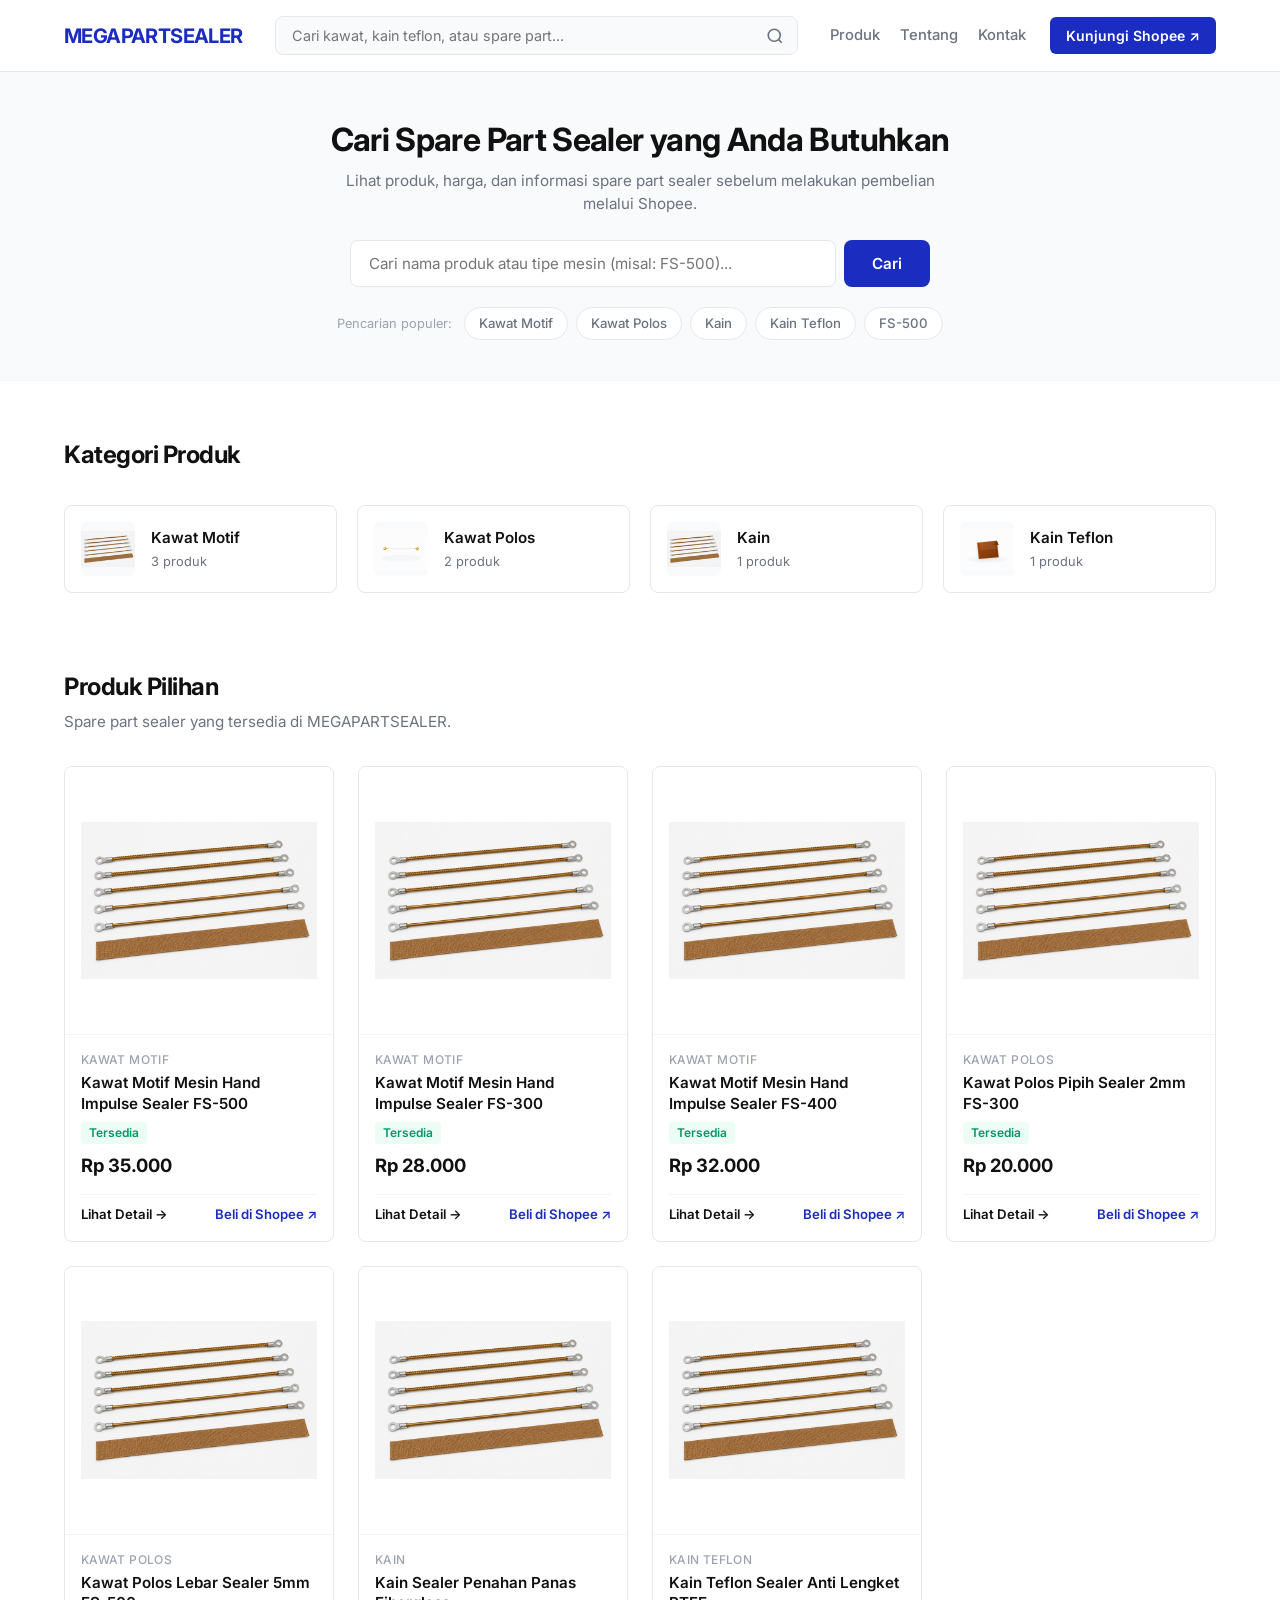
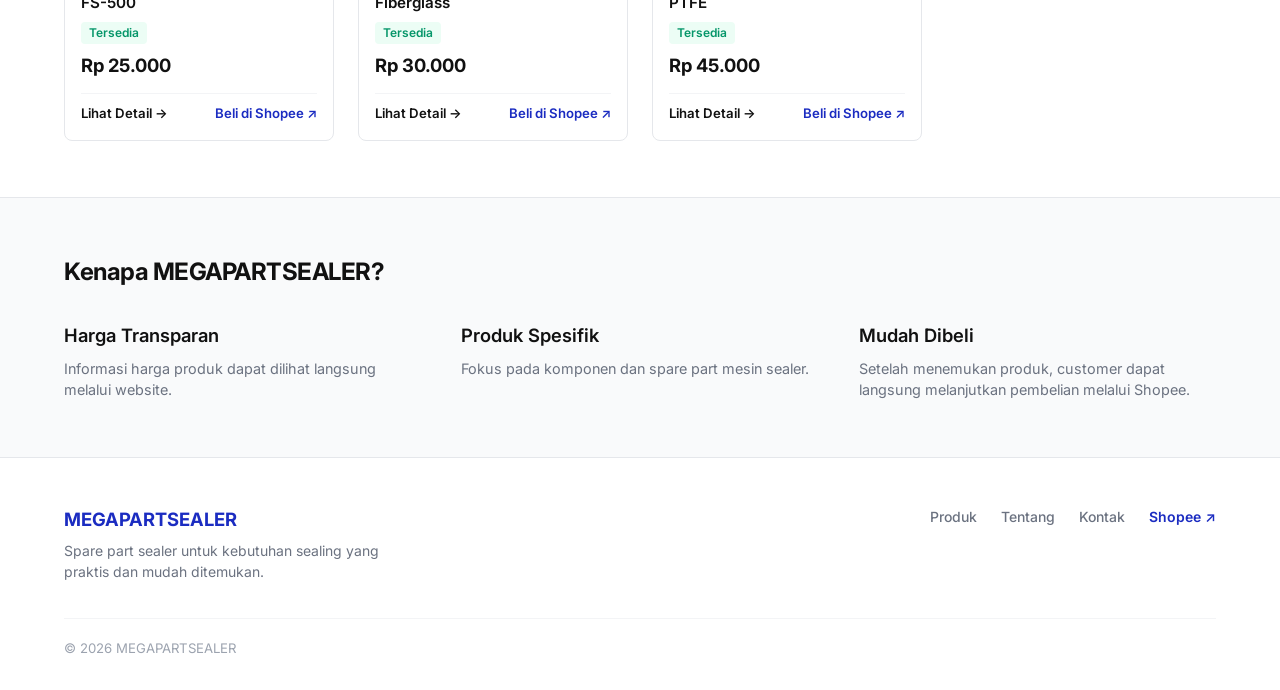
==== index.html @ 577b9db2 "Day One or One Day" ====
<!DOCTYPE html>
<html lang="id">
<head>
  <meta charset="UTF-8">
  <meta name="viewport" content="width=device-width, initial-scale=1.0">
  <title>MEGAPARTSEALER — Spare Part Sealer, Simply Available</title>
  <meta name="description" content="Katalog produk dan price list spare part mesin sealer. Cari kawat motif, kawat polos, kain, dan kain teflon sealer sebelum beli di Shopee.">
  
  <!-- CSS Stylesheets -->
  <link rel="stylesheet" href="css/style.css">
  <link rel="stylesheet" href="css/components.css">
  <link rel="stylesheet" href="css/responsive.css">
</head>
<body>

  <!-- Modern Marketplace Navbar -->
  <header class="navbar">
    <div class="container navbar-container">
      <!-- Left: Brand Logo -->
      <a href="index.html" class="navbar-brand">
        MEGAPARTSEALER
      </a>

      <!-- Center: Prominent Search Bar -->
      <form class="navbar-search-form" action="products.html" method="GET">
        <input type="text" name="q" class="navbar-search-input" placeholder="Cari kawat, kain teflon, atau spare part..." autocomplete="off">
        <button type="submit" class="navbar-search-btn" aria-label="Cari">
          <svg width="18" height="18" viewBox="0 0 24 24" fill="none" stroke="currentColor" stroke-width="2.2"><circle cx="11" cy="11" r="8"/><line x1="21" y1="21" x2="16.65" y2="16.65"/></svg>
        </button>
      </form>

      <!-- Right: Links & Shopee CTA -->
      <div class="navbar-right">
        <nav class="navbar-nav">
          <a href="products.html" class="nav-link">Produk</a>
          <a href="about.html" class="nav-link">Tentang</a>
          <a href="contact.html" class="nav-link">Kontak</a>
        </nav>

        <a href="https://shopee.co.id/megapartsealer" target="_blank" rel="noopener noreferrer" class="btn-shopee-nav">
          Kunjungi Shopee ↗
        </a>

        <button type="button" class="hamburger-btn" aria-label="Menu">
          <svg width="24" height="24" fill="none" stroke="currentColor" stroke-width="2" viewBox="0 0 24 24"><path d="M4 6h16M4 12h16M4 18h16"/></svg>
        </button>
      </div>
    </div>
  </header>

  <!-- Compact Hero / Search Area -->
  <section class="hero-compact">
    <div class="container hero-compact-content">
      <h1 class="hero-compact-title">
        Cari Spare Part Sealer yang Anda Butuhkan
      </h1>
      <p class="hero-compact-desc">
        Lihat produk, harga, dan informasi spare part sealer sebelum melakukan pembelian melalui Shopee.
      </p>

      <!-- Hero Search Form -->
      <form class="hero-search-box" action="products.html" method="GET">
        <input type="text" name="q" class="hero-search-input" placeholder="Cari nama produk atau tipe mesin (misal: FS-500)..." autocomplete="off">
        <button type="submit" class="hero-search-btn">Cari</button>
      </form>

      <!-- Quick Category Chips -->
      <div class="quick-category-chips">
        <span style="font-size: 0.8rem; color: var(--text-light); margin-right: 4px;">Pencarian populer:</span>
        <a href="products.html?cat=Kawat+Motif" class="quick-chip">Kawat Motif</a>
        <a href="products.html?cat=Kawat+Polos" class="quick-chip">Kawat Polos</a>
        <a href="products.html?cat=Kain" class="quick-chip">Kain</a>
        <a href="products.html?cat=Kain+Teflon" class="quick-chip">Kain Teflon</a>
        <a href="products.html?q=FS-500" class="quick-chip">FS-500</a>
      </div>
    </div>
  </section>

  <!-- Category Section (4 Categories) -->
  <section class="section-spacing">
    <div class="container">
      <div class="section-header">
        <h2 class="section-title">Kategori Produk</h2>
      </div>

      <div class="category-grid-4" id="homepageCategoryGrid">
        <a href="products.html?cat=Kawat+Motif" class="category-card">
          <div class="category-crop-wrap">
            <img src="assets/images/1.png" alt="Kawat Motif">
          </div>
          <div class="category-info">
            <h3>Kawat Motif</h3>
            <p>3 produk</p>
          </div>
        </a>

        <a href="products.html?cat=Kawat+Polos" class="category-card">
          <div class="category-crop-wrap">
            <img src="assets/images/kawat-polos-01.svg" alt="Kawat Polos">
          </div>
          <div class="category-info">
            <h3>Kawat Polos</h3>
            <p>2 produk</p>
          </div>
        </a>

        <a href="products.html?cat=Kain" class="category-card">
          <div class="category-crop-wrap">
            <img src="assets/images/1.png" alt="Kain">
          </div>
          <div class="category-info">
            <h3>Kain</h3>
            <p>1 produk</p>
          </div>
        </a>

        <a href="products.html?cat=Kain+Teflon" class="category-card">
          <div class="category-crop-wrap">
            <img src="assets/images/kain-teflon-sealer.svg" alt="Kain Teflon">
          </div>
          <div class="category-info">
            <h3>Kain Teflon</h3>
            <p>1 produk</p>
          </div>
        </a>
      </div>
    </div>
  </section>

  <!-- Product Section (4-Column Marketplace Grid) -->
  <section class="section-spacing" style="padding-top: 0;">
    <div class="container">
      <div class="section-header">
        <h2 class="section-title">Produk Pilihan</h2>
        <p class="section-subtitle">Spare part sealer yang tersedia di MEGAPARTSEALER.</p>
      </div>

      <div class="product-grid" id="homepageProductsGrid">
        <!-- Rendered dynamically via js/products.js -->
      </div>
    </div>
  </section>

  <!-- Why MEGAPARTSEALER Section -->
  <section class="section-spacing why-section">
    <div class="container">
      <div class="section-header">
        <h2 class="section-title">Kenapa MEGAPARTSEALER?</h2>
      </div>

      <div class="why-grid">
        <div class="why-item">
          <h3>Harga Transparan</h3>
          <p>Informasi harga produk dapat dilihat langsung melalui website.</p>
        </div>

        <div class="why-item">
          <h3>Produk Spesifik</h3>
          <p>Fokus pada komponen dan spare part mesin sealer.</p>
        </div>

        <div class="why-item">
          <h3>Mudah Dibeli</h3>
          <p>Setelah menemukan produk, customer dapat langsung melanjutkan pembelian melalui Shopee.</p>
        </div>
      </div>
    </div>
  </section>

  <!-- Minimal Marketplace Footer -->
  <footer class="footer">
    <div class="container">
      <div class="footer-top">
        <div>
          <div class="footer-brand">MEGAPARTSEALER</div>
          <p class="footer-desc">
            Spare part sealer untuk kebutuhan sealing yang praktis dan mudah ditemukan.
          </p>
        </div>

        <nav class="footer-nav">
          <a href="products.html">Produk</a>
          <a href="about.html">Tentang</a>
          <a href="contact.html">Kontak</a>
          <a href="https://shopee.co.id/megapartsealer" target="_blank" rel="noopener noreferrer" style="color: var(--primary-blue); font-weight: 600;">
            Shopee ↗
          </a>
        </nav>
      </div>

      <div class="footer-bottom">
        &copy; 2026 MEGAPARTSEALER
      </div>
    </div>
  </footer>

  <!-- Scripts -->
  <script src="js/products.js"></script>
  <script src="js/main.js"></script>
  <script>
    document.addEventListener("DOMContentLoaded", () => {
      const grid = document.getElementById("homepageProductsGrid");
      if (grid) {
        const prods = getAllProducts();
        grid.innerHTML = prods.map(p => createProductCardHTML(p)).join("");
      }
    });
  </script>
</body>
</html>
---- css/style.css ----
/* ==========================================================================
   MEGAPARTSEALER — MODERN MARKETPLACE UX DESIGN SYSTEM
   Color: #1B2CC1 (Primary Blue), #FFFFFF (White), #111111 (Dark Neutral)
   Typography: Inter exclusively
   ========================================================================== */

@import url('https://fonts.googleapis.com/css2?family=Inter:wght@400;500;600;700&display=swap');

:root {
  /* Colors */
  --primary-blue: #1B2CC1;
  --primary-blue-hover: #142094;
  --primary-blue-subtle: #F0F2FF;
  
  --bg-white: #FFFFFF;
  --bg-subtle: #F9FAFB;
  --bg-card: #FFFFFF;

  --text-main: #111111;
  --text-muted: #6B7280;
  --text-light: #9CA3AF;
  --text-white: #FFFFFF;

  --border-subtle: #F3F4F6;
  --border-light: #E5E7EB;

  --badge-green: #059669;
  --badge-green-bg: #ECFDF5;

  /* Typography */
  --font-sans: 'Inter', -apple-system, BlinkMacSystemFont, 'Segoe UI', Roboto, sans-serif;

  /* Layout & Spacing */
  --container-max: 1200px;
  --header-height: 72px;
  --transition: all 0.2s cubic-bezier(0.16, 1, 0.3, 1);
  --shadow-sm: 0 1px 3px 0 rgba(0, 0, 0, 0.05);
  --shadow-hover: 0 8px 16px -4px rgba(0, 0, 0, 0.06);
}

/* CSS Reset */
*, *::before, *::after {
  box-sizing: border-box;
  margin: 0;
  padding: 0;
}

html {
  scroll-behavior: smooth;
  font-size: 16px;
}

body {
  font-family: var(--font-sans);
  background-color: var(--bg-white);
  color: var(--text-main);
  line-height: 1.5;
  -webkit-font-smoothing: antialiased;
  min-height: 100vh;
  display: flex;
  flex-direction: column;
}

img, svg {
  display: block;
  max-width: 100%;
}

a {
  color: inherit;
  text-decoration: none;
  transition: var(--transition);
}

button, input, select, textarea {
  font-family: inherit;
  font-size: inherit;
  color: inherit;
}

/* Container */
.container {
  width: 100%;
  max-width: var(--container-max);
  margin-left: auto;
  margin-right: auto;
  padding-left: 24px;
  padding-right: 24px;
}

.section-spacing {
  padding-top: 56px;
  padding-bottom: 56px;
}

.section-header {
  margin-bottom: 32px;
}

.section-title {
  font-size: 1.5rem;
  font-weight: 700;
  color: var(--text-main);
  letter-spacing: -0.02em;
  margin-bottom: 6px;
}

.section-subtitle {
  font-size: 0.95rem;
  color: var(--text-muted);
}

/* ==========================================================================
   MARKETPLACE NAVBAR
   Left Logo | Center Big Search Bar | Right Links + Shopee CTA
   ========================================================================== */
.navbar {
  position: sticky;
  top: 0;
  z-index: 100;
  background-color: var(--bg-white);
  border-bottom: 1px solid var(--border-light);
  height: var(--header-height);
  display: flex;
  align-items: center;
}

.navbar-container {
  display: grid;
  grid-template-columns: auto 1fr auto;
  align-items: center;
  gap: 32px;
  width: 100%;
}

.navbar-brand {
  font-size: 1.25rem;
  font-weight: 700;
  color: var(--primary-blue);
  letter-spacing: -0.03em;
  white-space: nowrap;
}

/* Prominent Center Search Bar */
.navbar-search-form {
  position: relative;
  width: 100%;
  max-width: 540px;
  margin: 0 auto;
}

.navbar-search-input {
  width: 100%;
  padding: 10px 42px 10px 16px;
  border: 1px solid var(--border-light);
  border-radius: 8px;
  background-color: var(--bg-subtle);
  font-size: 0.9rem;
  color: var(--text-main);
  outline: none;
  transition: var(--transition);
}

.navbar-search-input:focus {
  border-color: var(--primary-blue);
  background-color: #ffffff;
  box-shadow: 0 0 0 3px var(--primary-blue-subtle);
}

.navbar-search-btn {
  position: absolute;
  right: 10px;
  top: 50%;
  transform: translateY(-50%);
  background: none;
  border: none;
  color: var(--text-muted);
  cursor: pointer;
  display: flex;
  align-items: center;
  justify-content: center;
  padding: 4px;
}

.navbar-search-btn:hover {
  color: var(--primary-blue);
}

/* Right Navigation Links */
.navbar-right {
  display: flex;
  align-items: center;
  gap: 24px;
  white-space: nowrap;
}

.navbar-nav {
  display: flex;
  align-items: center;
  gap: 20px;
}

.nav-link {
  font-size: 0.925rem;
  font-weight: 500;
  color: var(--text-muted);
  transition: var(--transition);
}

.nav-link:hover,
.nav-link.active {
  color: var(--primary-blue);
  font-weight: 600;
}

.btn-shopee-nav {
  display: inline-flex;
  align-items: center;
  gap: 4px;
  padding: 8px 16px;
  background-color: var(--primary-blue);
  color: var(--text-white);
  font-size: 0.875rem;
  font-weight: 600;
  border-radius: 6px;
  transition: var(--transition);
}

.btn-shopee-nav:hover {
  background-color: var(--primary-blue-hover);
}

.hamburger-btn {
  display: none;
  background: none;
  border: none;
  cursor: pointer;
  padding: 6px;
  color: var(--text-main);
}

/* ==========================================================================
   COMPACT HERO & SEARCH AREA
   ========================================================================== */
.hero-compact {
  background-color: var(--bg-subtle);
  border-bottom: 1px solid var(--border-subtle);
  padding: 48px 0 40px 0;
  text-align: center;
}

.hero-compact-content {
  max-width: 680px;
  margin: 0 auto;
}

.hero-compact-title {
  font-size: 2rem;
  font-weight: 700;
  color: var(--text-main);
  letter-spacing: -0.02em;
  line-height: 1.25;
  margin-bottom: 10px;
}

.hero-compact-desc {
  font-size: 0.95rem;
  color: var(--text-muted);
  line-height: 1.5;
  margin-bottom: 24px;
}

.hero-search-box {
  display: flex;
  gap: 8px;
  max-width: 580px;
  margin: 0 auto 20px auto;
}

.hero-search-input {
  flex-grow: 1;
  padding: 13px 18px;
  border: 1px solid var(--border-light);
  border-radius: 8px;
  background-color: #ffffff;
  font-size: 0.95rem;
  outline: none;
  transition: var(--transition);
}

.hero-search-input:focus {
  border-color: var(--primary-blue);
  box-shadow: 0 0 0 3px var(--primary-blue-subtle);
}

.hero-search-btn {
  padding: 13px 28px;
  background-color: var(--primary-blue);
  color: var(--text-white);
  border: none;
  border-radius: 8px;
  font-size: 0.95rem;
  font-weight: 600;
  cursor: pointer;
  transition: var(--transition);
}

.hero-search-btn:hover {
  background-color: var(--primary-blue-hover);
}

.quick-category-chips {
  display: flex;
  align-items: center;
  justify-content: center;
  gap: 8px;
  flex-wrap: wrap;
}

.quick-chip {
  padding: 6px 14px;
  background-color: #ffffff;
  border: 1px solid var(--border-light);
  border-radius: 999px;
  font-size: 0.825rem;
  font-weight: 500;
  color: var(--text-muted);
  cursor: pointer;
  transition: var(--transition);
}

.quick-chip:hover {
  border-color: var(--primary-blue);
  color: var(--primary-blue);
}

/* ==========================================================================
   CATEGORY SECTION (4 MAIN CATEGORIES)
   ========================================================================== */
.category-grid-4 {
  display: grid;
  grid-template-columns: repeat(4, 1fr);
  gap: 20px;
  margin-bottom: 20px;
}

.category-card {
  background-color: var(--bg-white);
  border: 1px solid var(--border-light);
  border-radius: 8px;
  padding: 16px;
  display: flex;
  align-items: center;
  gap: 16px;
  transition: var(--transition);
  cursor: pointer;
}

.category-card:hover {
  border-color: var(--primary-blue);
  box-shadow: var(--shadow-sm);
  transform: translateY(-2px);
}

.category-crop-wrap {
  width: 54px;
  height: 54px;
  background-color: var(--bg-subtle);
  border-radius: 6px;
  overflow: hidden;
  display: flex;
  align-items: center;
  justify-content: center;
  flex-shrink: 0;
}

.category-crop-wrap img {
  width: 100%;
  height: 100%;
  object-fit: contain;
}

.category-info h3 {
  font-size: 0.95rem;
  font-weight: 600;
  color: var(--text-main);
  margin-bottom: 2px;
}

.category-info p {
  font-size: 0.8rem;
  color: var(--text-muted);
}

/* ==========================================================================
   MARKETPLACE PRODUCT GRID (4 COLUMNS DESKTOP)
   ========================================================================== */
.product-grid {
  display: grid;
  grid-template-columns: repeat(4, 1fr);
  gap: 24px;
}

.product-card {
  background-color: var(--bg-white);
  border: 1px solid var(--border-light);
  border-radius: 8px;
  overflow: hidden;
  display: flex;
  flex-direction: column;
  transition: var(--transition);
}

.product-card:hover {
  border-color: var(--border-light);
  box-shadow: var(--shadow-hover);
  transform: translateY(-2px);
}

.product-img-box {
  background-color: #ffffff;
  aspect-ratio: 1 / 1;
  padding: 16px;
  display: flex;
  align-items: center;
  justify-content: center;
  border-bottom: 1px solid var(--border-subtle);
  position: relative;
  overflow: hidden;
}

.product-img-box img {
  max-width: 100%;
  max-height: 100%;
  object-fit: contain;
  transition: transform 0.25s ease;
}

.product-card:hover .product-img-box img {
  transform: scale(1.05);
}

.product-card-body {
  padding: 16px;
  display: flex;
  flex-direction: column;
  flex-grow: 1;
}

.product-card-category {
  font-size: 0.75rem;
  font-weight: 500;
  color: var(--text-light);
  margin-bottom: 4px;
  text-transform: uppercase;
  letter-spacing: 0.03em;
}

.product-card-title {
  font-size: 0.95rem;
  font-weight: 600;
  color: var(--text-main);
  line-height: 1.35;
  margin-bottom: 8px;
  display: -webkit-box;
  -webkit-line-clamp: 2;
  -webkit-box-orient: vertical;
  overflow: hidden;
  min-height: 2.7em;
}

.product-card:hover .product-card-title {
  color: var(--primary-blue);
}

.product-stock-tag {
  display: inline-flex;
  align-items: center;
  font-size: 0.75rem;
  font-weight: 600;
  color: var(--badge-green);
  background-color: var(--badge-green-bg);
  padding: 2px 8px;
  border-radius: 4px;
  margin-bottom: 8px;
  align-self: flex-start;
}

.product-card-price {
  font-size: 1.15rem;
  font-weight: 700;
  color: var(--text-main);
  margin-top: auto;
  margin-bottom: 14px;
}

.product-card-actions {
  display: flex;
  align-items: center;
  justify-content: space-between;
  padding-top: 10px;
  border-top: 1px solid var(--border-subtle);
  gap: 8px;
}

.btn-card-detail {
  font-size: 0.825rem;
  font-weight: 600;
  color: var(--text-main);
  transition: var(--transition);
}

.btn-card-detail:hover {
  color: var(--primary-blue);
}

.btn-card-shopee {
  font-size: 0.825rem;
  font-weight: 600;
  color: var(--primary-blue);
  display: inline-flex;
  align-items: center;
  gap: 2px;
  transition: var(--transition);
}

.btn-card-shopee:hover {
  color: var(--primary-blue-hover);
  transform: translateX(2px);
}

/* ==========================================================================
   CATEGORY FILTER PILLS (products.html)
   ========================================================================== */
.filter-pill-nav {
  display: flex;
  align-items: center;
  gap: 8px;
  flex-wrap: wrap;
  margin-bottom: 36px;
}

.filter-btn-pill {
  padding: 8px 18px;
  background-color: #ffffff;
  border: 1px solid var(--border-light);
  border-radius: 999px;
  font-size: 0.875rem;
  font-weight: 500;
  color: var(--text-main);
  cursor: pointer;
  transition: var(--transition);
}

.filter-btn-pill:hover {
  border-color: var(--primary-blue);
  color: var(--primary-blue);
}

.filter-btn-pill.active {
  background-color: var(--primary-blue);
  border-color: var(--primary-blue);
  color: var(--text-white);
  font-weight: 600;
}

/* ==========================================================================
   KENAPA MEGAPARTSEALER
   ========================================================================== */
.why-section {
  border-top: 1px solid var(--border-light);
  background-color: var(--bg-subtle);
}

.why-grid {
  display: grid;
  grid-template-columns: repeat(3, 1fr);
  gap: 40px;
}

.why-item h3 {
  font-size: 1.15rem;
  font-weight: 600;
  color: var(--text-main);
  margin-bottom: 8px;
}

.why-item p {
  font-size: 0.9rem;
  color: var(--text-muted);
  line-height: 1.5;
}

/* ==========================================================================
   MINIMAL FOOTER
   ========================================================================== */
.footer {
  background-color: var(--bg-white);
  border-top: 1px solid var(--border-light);
  padding: 48px 0 32px 0;
  margin-top: auto;
}

.footer-top {
  display: flex;
  align-items: flex-start;
  justify-content: space-between;
  gap: 40px;
  margin-bottom: 36px;
}

.footer-brand {
  font-size: 1.15rem;
  font-weight: 700;
  color: var(--primary-blue);
  margin-bottom: 6px;
}

.footer-desc {
  font-size: 0.875rem;
  color: var(--text-muted);
  max-width: 360px;
  line-height: 1.5;
}

.footer-nav {
  display: flex;
  align-items: center;
  gap: 24px;
}

.footer-nav a {
  font-size: 0.875rem;
  font-weight: 500;
  color: var(--text-muted);
  transition: var(--transition);
}

.footer-nav a:hover {
  color: var(--primary-blue);
}

.footer-bottom {
  padding-top: 20px;
  border-top: 1px solid var(--border-subtle);
  font-size: 0.825rem;
  color: var(--text-light);
}
---- css/components.css ----
/* ==========================================================================
   MEGAPARTSEALER — UI COMPONENTS & PRODUCT DETAIL STYLESHEET
   ========================================================================== */

/* ==========================================================================
   MARKETPLACE PRODUCT DETAIL LAYOUT
   ========================================================================== */
.product-detail-layout {
  display: grid;
  grid-template-columns: 1fr 1.15fr;
  gap: 56px;
  align-items: start;
  margin-bottom: 64px;
}

/* Left: Gallery Box */
.detail-gallery-box {
  background-color: var(--bg-white);
  border: 1px solid var(--border-light);
  border-radius: 8px;
  padding: 32px;
  display: flex;
  flex-direction: column;
  align-items: center;
  justify-content: center;
}

.detail-main-view {
  width: 100%;
  aspect-ratio: 1 / 1;
  display: flex;
  align-items: center;
  justify-content: center;
  margin-bottom: 20px;
}

.detail-main-view img {
  max-width: 100%;
  max-height: 100%;
  object-fit: contain;
}

.detail-thumbs-strip {
  display: flex;
  gap: 12px;
  justify-content: center;
  width: 100%;
}

.thumb-item {
  width: 60px;
  height: 60px;
  border: 1px solid var(--border-light);
  border-radius: 6px;
  padding: 6px;
  cursor: pointer;
  background-color: var(--bg-white);
  transition: var(--transition);
}

.thumb-item.active,
.thumb-item:hover {
  border-color: var(--primary-blue);
}

.thumb-item img {
  width: 100%;
  height: 100%;
  object-fit: contain;
}

/* Right: Detail Content */
.detail-info-box {
  display: flex;
  flex-direction: column;
}

.detail-category-label {
  font-size: 0.8rem;
  font-weight: 600;
  text-transform: uppercase;
  color: var(--primary-blue);
  letter-spacing: 0.05em;
  margin-bottom: 6px;
}

.detail-product-title {
  font-size: 1.75rem;
  font-weight: 700;
  color: var(--text-main);
  line-height: 1.3;
  margin-bottom: 12px;
}

.detail-meta-strip {
  display: flex;
  align-items: center;
  gap: 12px;
  margin-bottom: 18px;
}

.detail-stock-badge {
  display: inline-flex;
  align-items: center;
  gap: 4px;
  font-size: 0.8rem;
  font-weight: 600;
  color: var(--badge-green);
  background-color: var(--badge-green-bg);
  padding: 3px 10px;
  border-radius: 4px;
}

.detail-product-price {
  font-size: 1.85rem;
  font-weight: 700;
  color: var(--primary-blue);
  margin-bottom: 20px;
}

.detail-product-desc {
  font-size: 0.95rem;
  color: var(--text-muted);
  line-height: 1.65;
  margin-bottom: 28px;
  padding-bottom: 24px;
  border-bottom: 1px solid var(--border-light);
}

/* Specifications Table */
.detail-specs-container {
  margin-bottom: 32px;
}

.detail-specs-heading {
  font-size: 1rem;
  font-weight: 600;
  color: var(--text-main);
  margin-bottom: 14px;
}

.specs-table {
  width: 100%;
  border-collapse: collapse;
}

.specs-table tr {
  border-bottom: 1px solid var(--border-subtle);
}

.specs-table td {
  padding: 10px 0;
  font-size: 0.9rem;
}

.specs-table td:first-child {
  color: var(--text-muted);
  width: 38%;
}

.specs-table td:last-child {
  font-weight: 600;
  color: var(--text-main);
}

/* Actions */
.detail-cta-group {
  display: flex;
  align-items: center;
  gap: 16px;
  margin-top: 12px;
}

.btn-shopee-primary {
  display: inline-flex;
  align-items: center;
  justify-content: center;
  gap: 6px;
  padding: 14px 32px;
  background-color: var(--primary-blue);
  color: var(--text-white);
  font-size: 0.95rem;
  font-weight: 600;
  border-radius: 6px;
  transition: var(--transition);
}

.btn-shopee-primary:hover {
  background-color: var(--primary-blue-hover);
  transform: translateY(-1px);
}

.btn-back-products {
  font-size: 0.9rem;
  font-weight: 500;
  color: var(--text-muted);
  display: inline-flex;
  align-items: center;
  gap: 4px;
  transition: var(--transition);
}

.btn-back-products:hover {
  color: var(--primary-blue);
}

/* Empty State */
.empty-state {
  text-align: center;
  padding: 48px 16px;
}

.empty-state h3 {
  font-size: 1.15rem;
  font-weight: 600;
  color: var(--text-main);
  margin-bottom: 6px;
}

.empty-state p {
  font-size: 0.9rem;
  color: var(--text-muted);
  margin-bottom: 16px;
}
---- css/responsive.css ----
/* ==========================================================================
   MEGAPARTSEALER — RESPONSIVE DESIGN & BREAKPOINTS
   Desktop: 4 columns | Tablet: 3 columns | Mobile: 2 columns
   ========================================================================== */

/* Laptop / Small Desktop (< 1080px) */
@media (max-width: 1080px) {
  .product-grid {
    grid-template-columns: repeat(3, 1fr);
    gap: 20px;
  }

  .category-grid-4 {
    grid-template-columns: repeat(2, 1fr);
  }
}

/* Tablet Screens (< 868px) */
@media (max-width: 868px) {
  .navbar-container {
    grid-template-columns: auto 1fr auto;
    gap: 16px;
  }

  .navbar-right .navbar-nav {
    position: fixed;
    top: var(--header-height);
    left: 0;
    width: 100%;
    background-color: var(--bg-white);
    flex-direction: column;
    align-items: flex-start;
    padding: 20px 24px;
    gap: 14px;
    border-bottom: 1px solid var(--border-light);
    transform: translateY(-120%);
    opacity: 0;
    visibility: hidden;
    transition: var(--transition);
    z-index: 99;
  }

  .navbar-right .navbar-nav.mobile-active {
    transform: translateY(0);
    opacity: 1;
    visibility: visible;
  }

  .hamburger-btn {
    display: block;
  }

  .btn-shopee-nav {
    display: none;
  }

  .product-grid {
    grid-template-columns: repeat(3, 1fr);
    gap: 16px;
  }

  .why-grid {
    grid-template-columns: 1fr;
    gap: 24px;
  }

  .product-detail-layout {
    grid-template-columns: 1fr;
    gap: 36px;
  }
}

/* Mobile Screens (< 640px) */
@media (max-width: 640px) {
  .container {
    padding-left: 16px;
    padding-right: 16px;
  }

  .section-spacing {
    padding-top: 36px;
    padding-bottom: 36px;
  }

  .hero-compact {
    padding: 32px 0 28px 0;
  }

  .hero-compact-title {
    font-size: 1.5rem;
  }

  .hero-search-box {
    flex-direction: column;
    gap: 8px;
  }

  .hero-search-btn {
    width: 100%;
  }

  /* 2 Columns on Mobile for Marketplace Experience */
  .category-grid-4 {
    grid-template-columns: repeat(2, 1fr);
    gap: 12px;
  }

  .category-card {
    padding: 12px;
    gap: 10px;
  }

  .category-crop-wrap {
    width: 40px;
    height: 40px;
  }

  .category-info h3 {
    font-size: 0.85rem;
  }

  .category-info p {
    font-size: 0.75rem;
  }

  .product-grid {
    grid-template-columns: repeat(2, 1fr);
    gap: 12px;
  }

  .product-card-body {
    padding: 12px;
  }

  .product-card-title {
    font-size: 0.85rem;
    min-height: 2.5em;
  }

  .product-card-price {
    font-size: 0.95rem;
    margin-bottom: 10px;
  }

  .product-card-actions {
    flex-direction: column;
    align-items: flex-start;
    gap: 6px;
  }

  .detail-cta-group {
    flex-direction: column;
    align-items: stretch;
  }

  .btn-shopee-primary {
    width: 100%;
    text-align: center;
  }

  .footer-top {
    flex-direction: column;
    gap: 20px;
  }

  .footer-nav {
    flex-wrap: wrap;
    gap: 16px;
  }
}
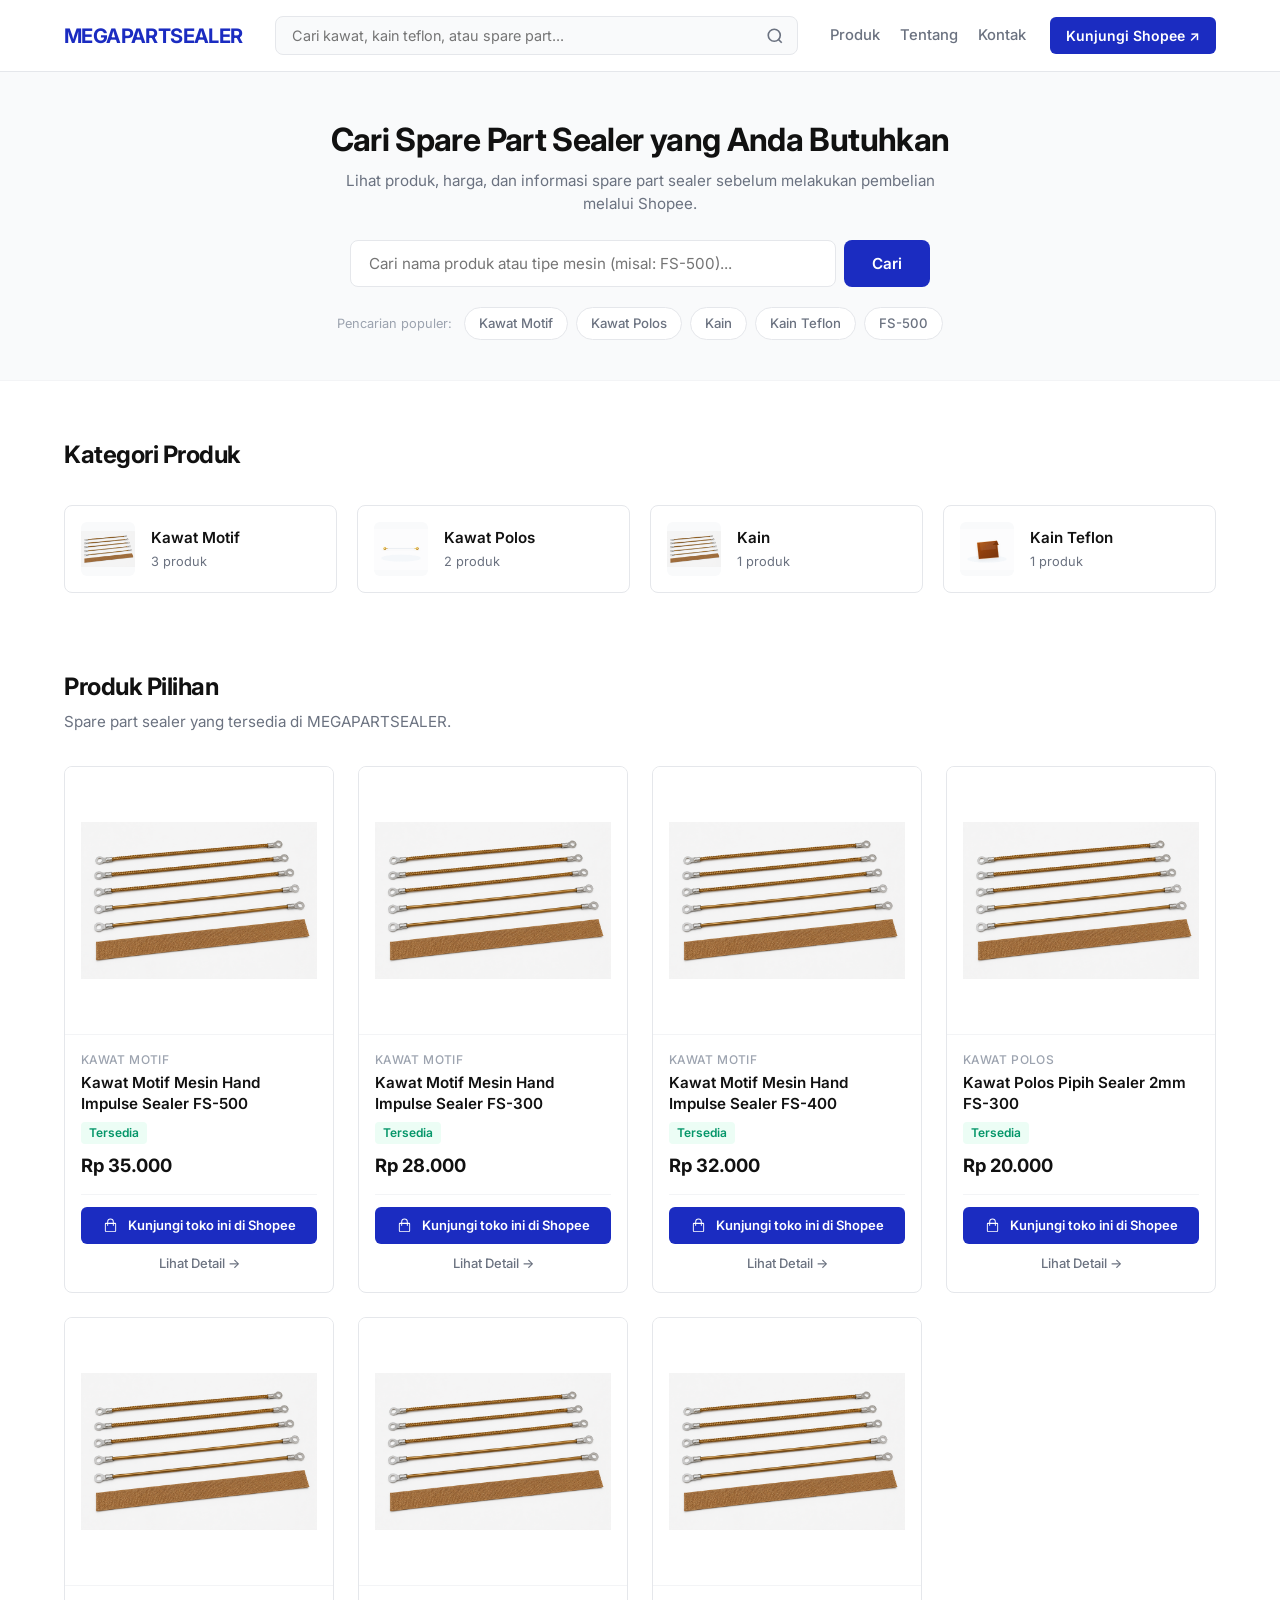
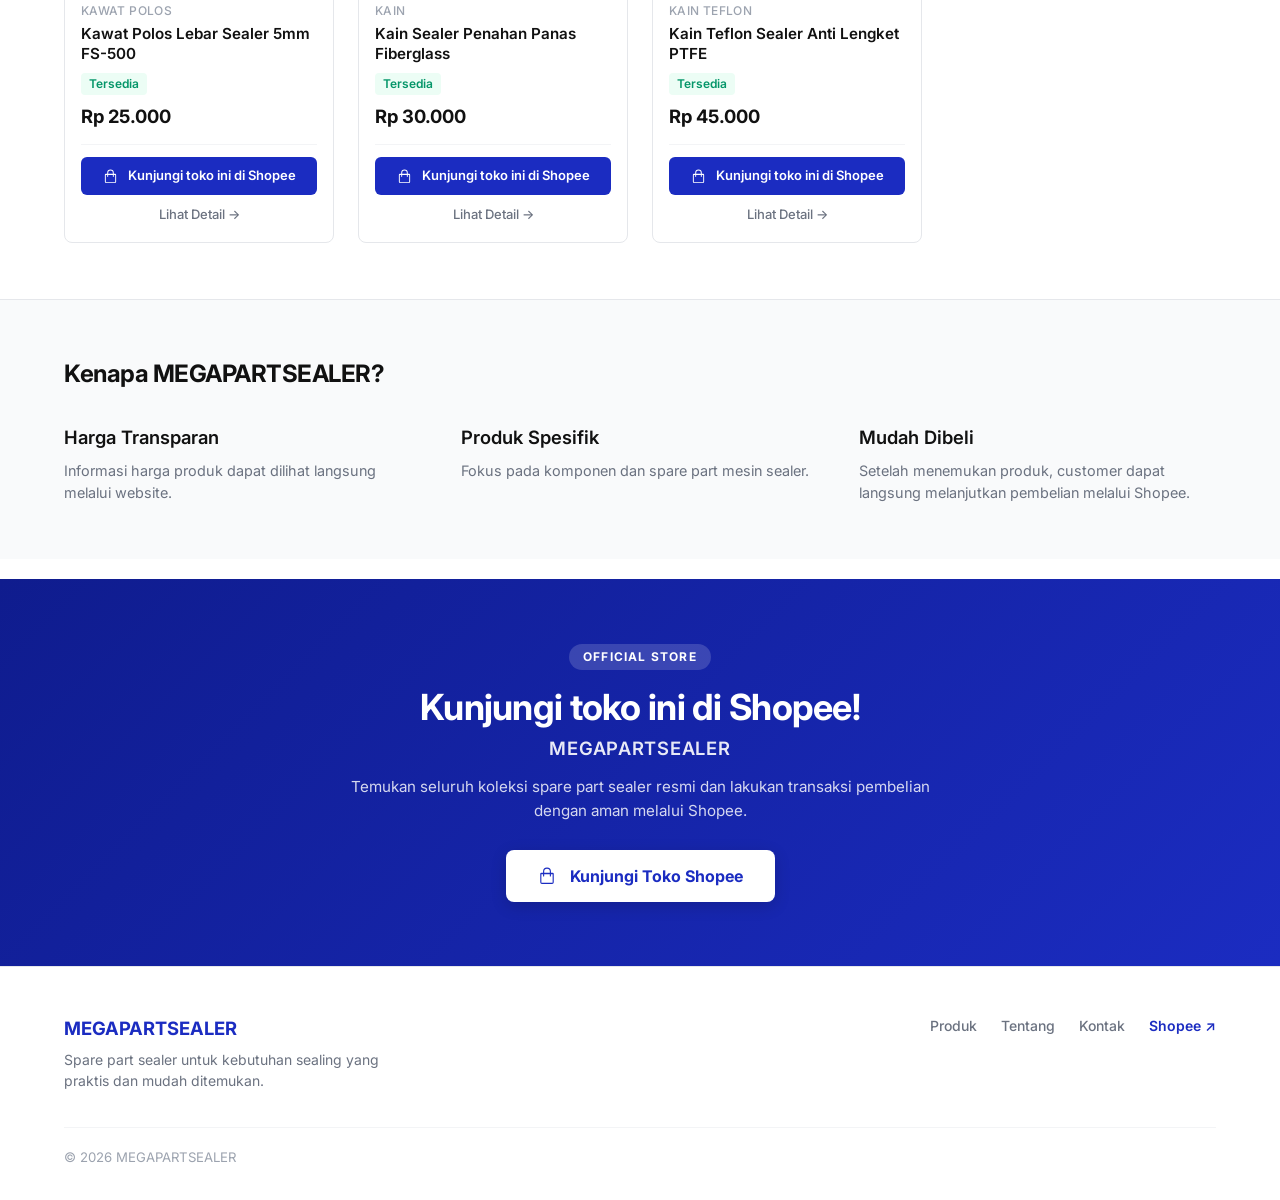
==== commit 05268a83: "Update Link" ====
--- a/index.html
+++ b/index.html
@@ -37,7 +37,7 @@
           <a href="contact.html" class="nav-link">Kontak</a>
         </nav>
 
-        <a href="https://shopee.co.id/megapartsealer" target="_blank" rel="noopener noreferrer" class="btn-shopee-nav">
+        <a href="https://id.shp.ee/gt9T94Rx" target="_blank" rel="noopener noreferrer" class="btn-shopee-nav">
           Kunjungi Shopee ↗
         </a>
 
@@ -167,6 +167,24 @@
     </div>
   </section>
 
+  <!-- Shopee Store Banner CTA -->
+  <section class="shopee-banner-section">
+    <div class="container shopee-banner-container">
+      <div class="shopee-banner-content">
+        <span class="shopee-banner-badge">OFFICIAL STORE</span>
+        <h2 class="shopee-banner-title">Kunjungi toko ini di Shopee!</h2>
+        <p class="shopee-banner-subtitle">MEGAPARTSEALER</p>
+        <p class="shopee-banner-desc">Temukan seluruh koleksi spare part sealer resmi dan lakukan transaksi pembelian dengan aman melalui Shopee.</p>
+        <a href="https://id.shp.ee/gt9T94Rx" target="_blank" rel="noopener noreferrer" class="btn-shopee-banner">
+          <svg width="18" height="18" viewBox="0 0 24 24" fill="currentColor" aria-hidden="true" style="display:inline-block; vertical-align:-3px; margin-right:6px;">
+            <path d="M19.5 7.5h-2.25V6a5.25 5.25 0 00-10.5 0v1.5H4.5A1.5 1.5 0 003 9v11.25A2.25 2.25 0 005.25 22.5h13.5A2.25 2.25 0 0021 20.25V9a1.5 1.5 0 00-1.5-1.5zM8.25 6a3.75 3.75 0 017.5 0v1.5h-7.5V6zm11.25 14.25a.75.75 0 01-.75.75H5.25a.75.75 0 01-.75-.75V9.75h2.25V12a.75.75 0 001.5 0V9.75h7.5V12a.75.75 0 001.5 0V9.75h2.25v10.5z"/>
+          </svg>
+          Kunjungi Toko Shopee
+        </a>
+      </div>
+    </div>
+  </section>
+
   <!-- Minimal Marketplace Footer -->
   <footer class="footer">
     <div class="container">
@@ -182,7 +200,7 @@
           <a href="products.html">Produk</a>
           <a href="about.html">Tentang</a>
           <a href="contact.html">Kontak</a>
-          <a href="https://shopee.co.id/megapartsealer" target="_blank" rel="noopener noreferrer" style="color: var(--primary-blue); font-weight: 600;">
+          <a href="https://id.shp.ee/gt9T94Rx" target="_blank" rel="noopener noreferrer" style="color: var(--primary-blue); font-weight: 600;">
             Shopee ↗
           </a>
         </nav>
--- a/css/style.css
+++ b/css/style.css
@@ -496,37 +496,46 @@
 
 .product-card-actions {
   display: flex;
-  align-items: center;
-  justify-content: space-between;
-  padding-top: 10px;
+  flex-direction: column;
+  gap: 8px;
+  padding-top: 12px;
   border-top: 1px solid var(--border-subtle);
-  gap: 8px;
+}
+
+.btn-card-shopee {
+  display: inline-flex;
+  align-items: center;
+  justify-content: center;
+  gap: 6px;
+  width: 100%;
+  padding: 9px 12px;
+  background-color: var(--primary-blue);
+  color: var(--text-white);
+  font-size: 0.8125rem;
+  font-weight: 600;
+  border-radius: 6px;
+  text-align: center;
+  transition: var(--transition);
+}
+
+.btn-card-shopee:hover {
+  background-color: var(--primary-blue-hover);
+  color: var(--text-white);
+  transform: translateY(-1px);
+  box-shadow: 0 4px 10px rgba(27, 44, 193, 0.2);
 }
 
 .btn-card-detail {
-  font-size: 0.825rem;
-  font-weight: 600;
-  color: var(--text-main);
-  transition: var(--transition);
+  font-size: 0.8125rem;
+  font-weight: 500;
+  color: var(--text-muted);
+  text-align: center;
+  transition: var(--transition);
+  padding: 2px 0;
 }
 
 .btn-card-detail:hover {
   color: var(--primary-blue);
-}
-
-.btn-card-shopee {
-  font-size: 0.825rem;
-  font-weight: 600;
-  color: var(--primary-blue);
-  display: inline-flex;
-  align-items: center;
-  gap: 2px;
-  transition: var(--transition);
-}
-
-.btn-card-shopee:hover {
-  color: var(--primary-blue-hover);
-  transform: translateX(2px);
 }
 
 /* ==========================================================================
@@ -592,6 +601,83 @@
 }
 
 /* ==========================================================================
+   SHOPEE OFFICIAL STORE BANNER CTA
+   ========================================================================== */
+.shopee-banner-section {
+  background: linear-gradient(135deg, #0F1C8E 0%, #1B2CC1 100%);
+  color: var(--text-white);
+  padding: 64px 0;
+  margin-top: 20px;
+}
+
+.shopee-banner-container {
+  text-align: center;
+}
+
+.shopee-banner-content {
+  max-width: 620px;
+  margin: 0 auto;
+}
+
+.shopee-banner-badge {
+  display: inline-block;
+  font-size: 0.75rem;
+  font-weight: 700;
+  letter-spacing: 0.1em;
+  background-color: rgba(255, 255, 255, 0.16);
+  padding: 4px 14px;
+  border-radius: 999px;
+  margin-bottom: 16px;
+  color: #ffffff;
+}
+
+.shopee-banner-title {
+  font-size: 2.25rem;
+  font-weight: 700;
+  letter-spacing: -0.02em;
+  margin-bottom: 6px;
+  color: #ffffff;
+  line-height: 1.2;
+}
+
+.shopee-banner-subtitle {
+  font-size: 1.15rem;
+  font-weight: 600;
+  color: rgba(255, 255, 255, 0.9);
+  margin-bottom: 12px;
+  letter-spacing: 0.04em;
+}
+
+.shopee-banner-desc {
+  font-size: 0.95rem;
+  color: rgba(255, 255, 255, 0.82);
+  line-height: 1.55;
+  margin-bottom: 28px;
+}
+
+.btn-shopee-banner {
+  display: inline-flex;
+  align-items: center;
+  justify-content: center;
+  gap: 8px;
+  padding: 14px 32px;
+  background-color: #ffffff;
+  color: var(--primary-blue);
+  font-size: 1rem;
+  font-weight: 700;
+  border-radius: 8px;
+  box-shadow: 0 4px 16px rgba(0, 0, 0, 0.16);
+  transition: var(--transition);
+}
+
+.btn-shopee-banner:hover {
+  background-color: #f8f9ff;
+  color: var(--primary-blue-hover);
+  transform: translateY(-2px);
+  box-shadow: 0 6px 22px rgba(0, 0, 0, 0.22);
+}
+
+/* ==========================================================================
    MINIMAL FOOTER
    ========================================================================== */
 .footer {
--- a/css/responsive.css
+++ b/css/responsive.css
@@ -144,8 +144,26 @@
 
   .product-card-actions {
     flex-direction: column;
-    align-items: flex-start;
+    align-items: stretch;
     gap: 6px;
+  }
+
+  .shopee-banner-section {
+    padding: 44px 0;
+  }
+
+  .shopee-banner-title {
+    font-size: 1.6rem;
+  }
+
+  .shopee-banner-subtitle {
+    font-size: 1rem;
+  }
+
+  .btn-shopee-banner {
+    width: 100%;
+    padding: 13px 20px;
+    font-size: 0.95rem;
   }
 
   .detail-cta-group {
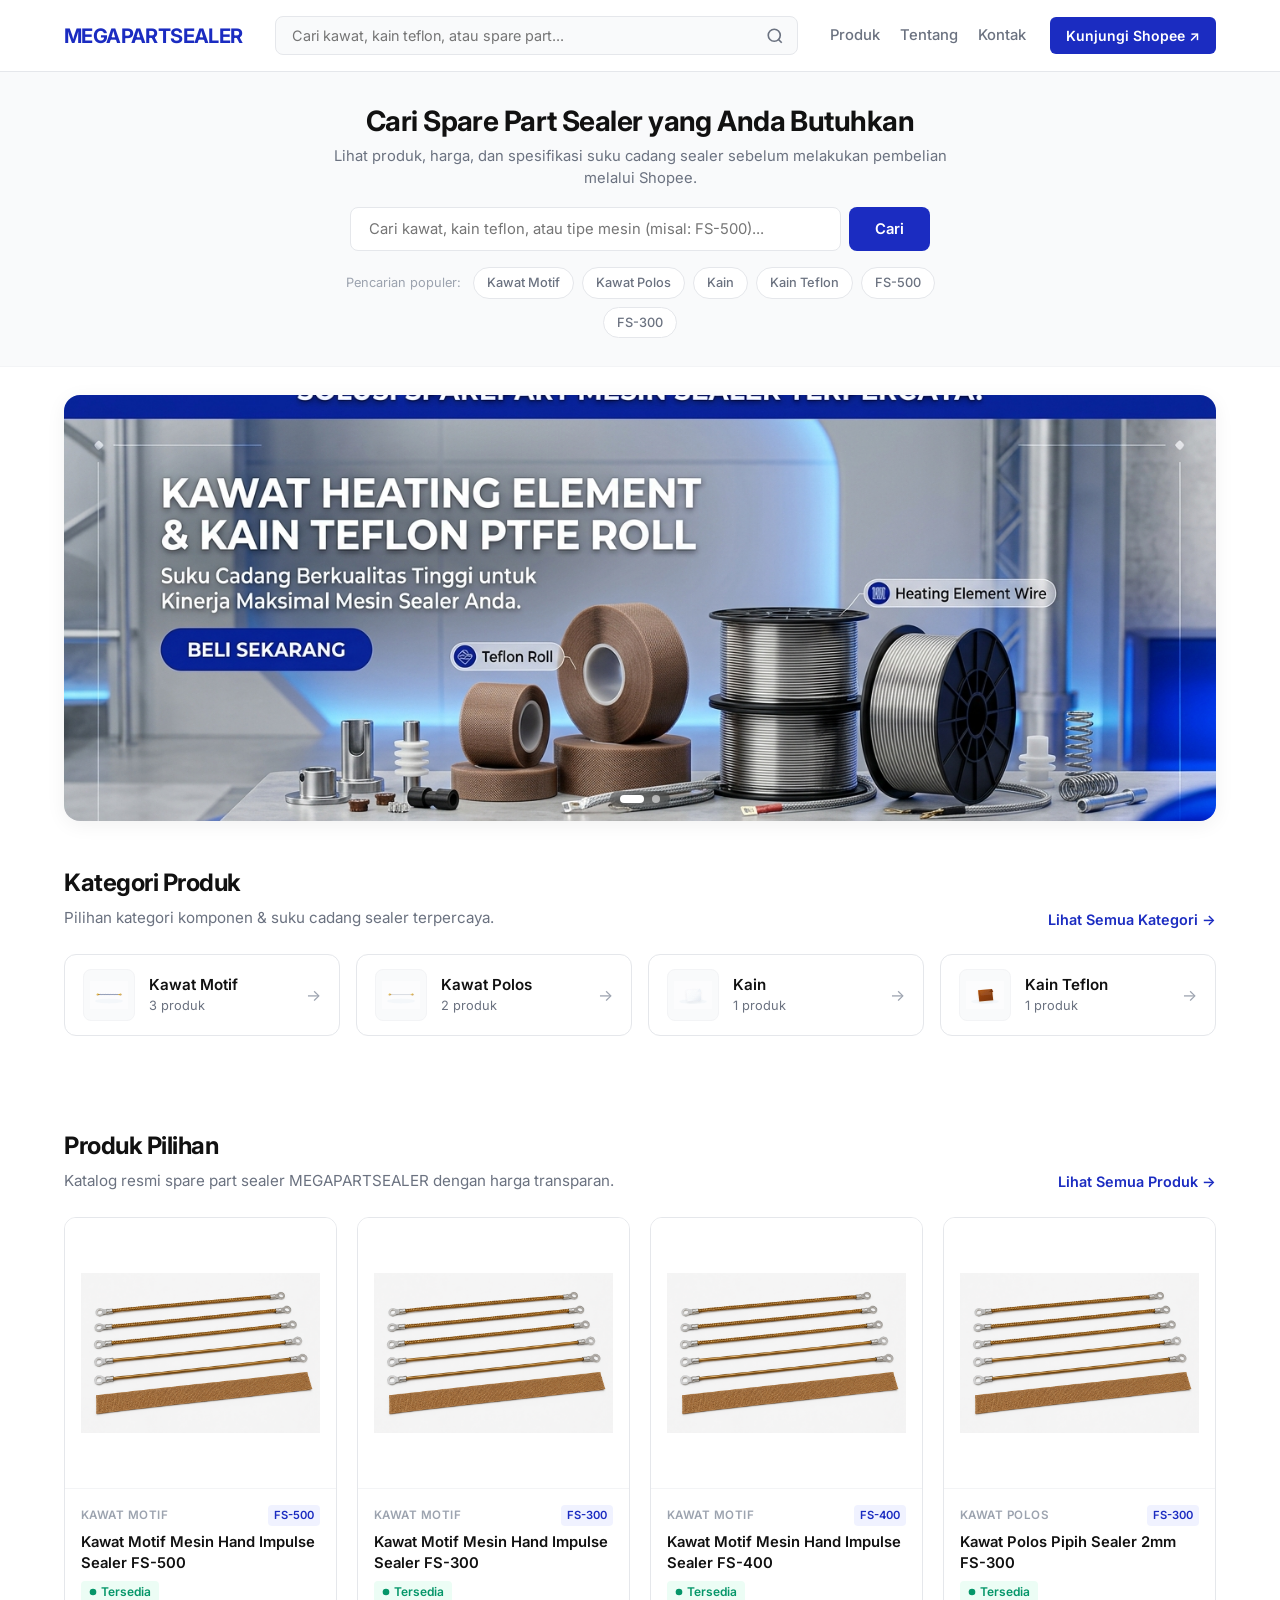
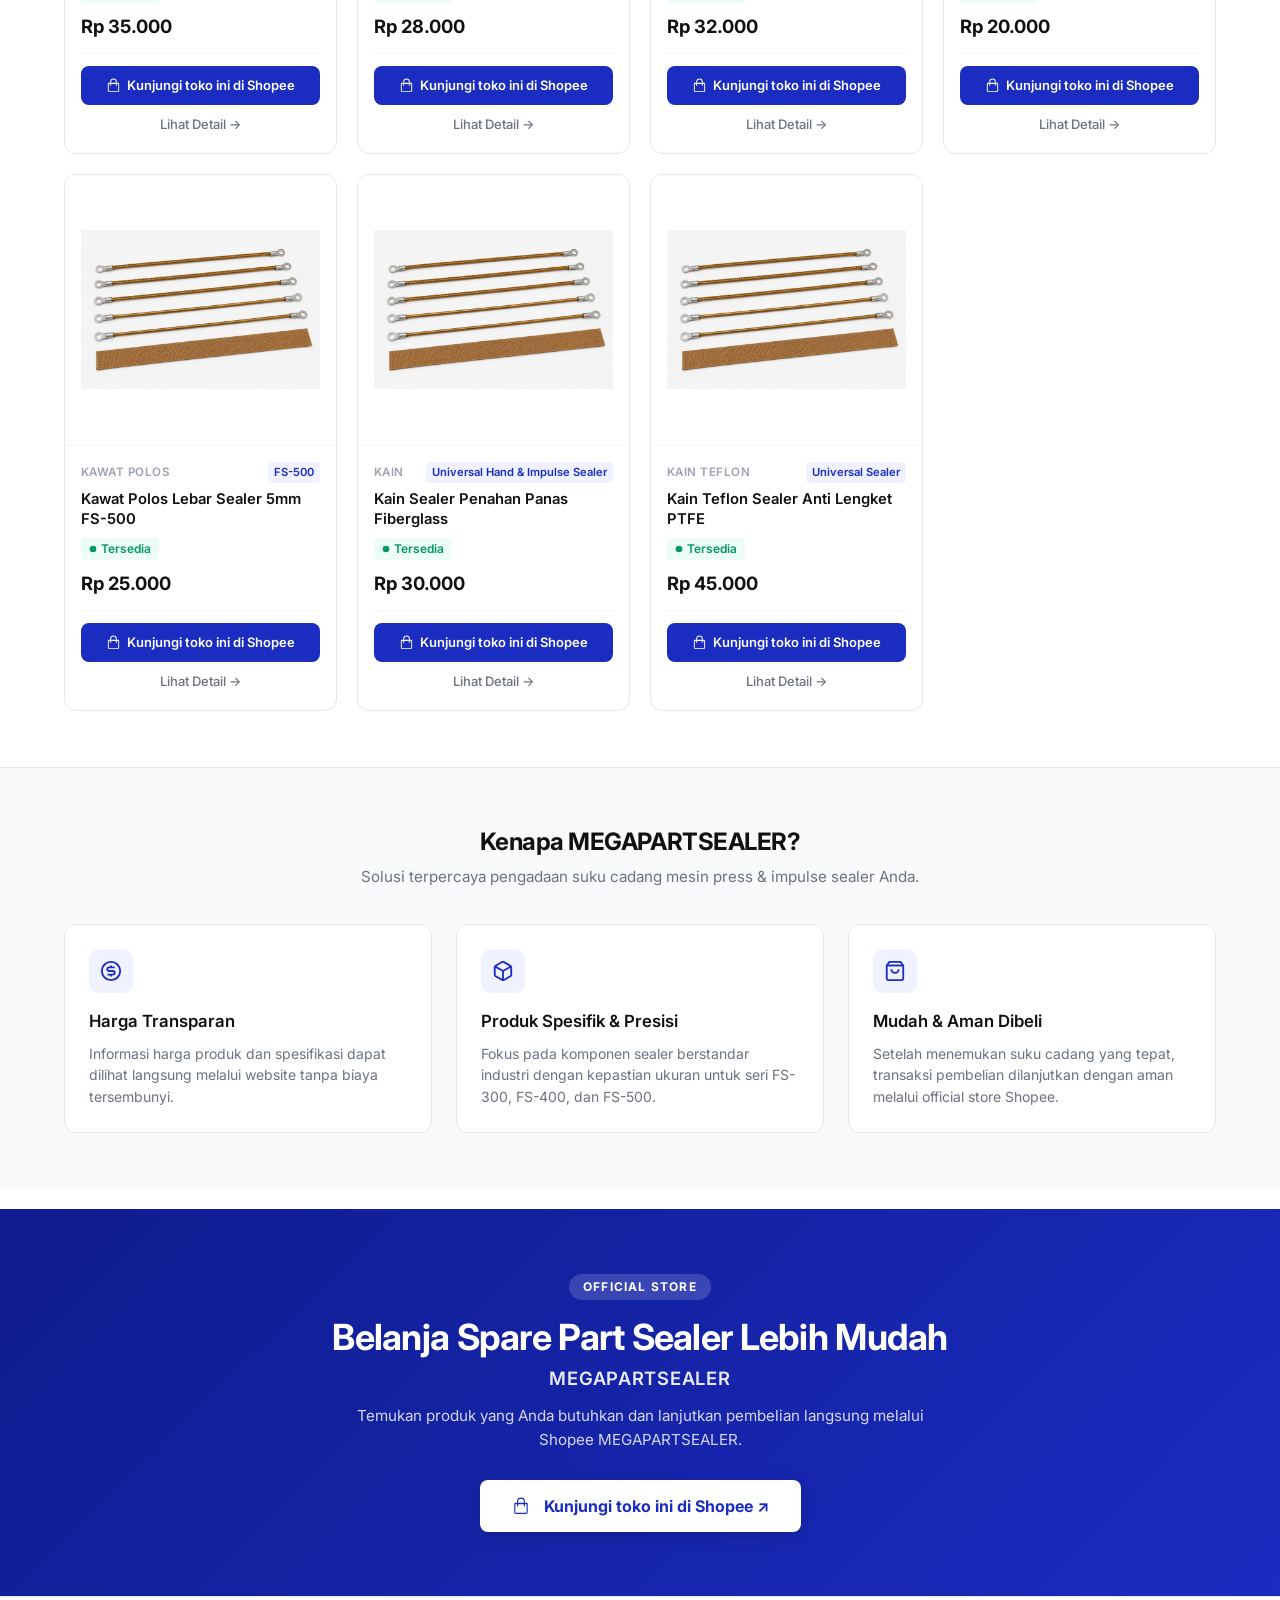
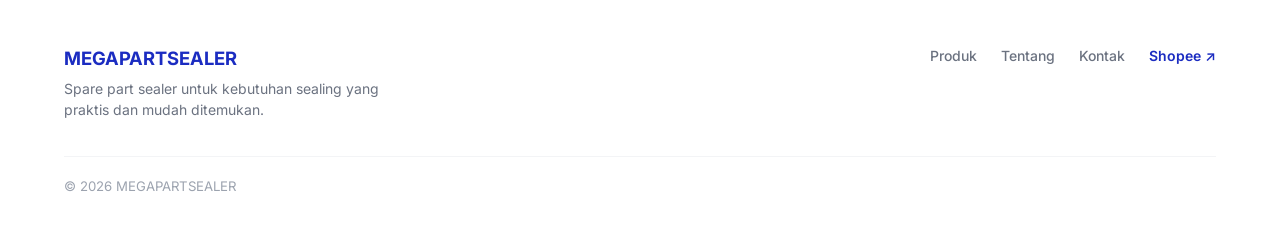
==== commit a4ab8c35: "update katalog" ====
--- a/index.html
+++ b/index.html
@@ -3,8 +3,8 @@
 <head>
   <meta charset="UTF-8">
   <meta name="viewport" content="width=device-width, initial-scale=1.0">
-  <title>MEGAPARTSEALER — Spare Part Sealer, Simply Available</title>
-  <meta name="description" content="Katalog produk dan price list spare part mesin sealer. Cari kawat motif, kawat polos, kain, dan kain teflon sealer sebelum beli di Shopee.">
+  <title>MEGAPARTSEALER — Katalog Resmi Spare Part Mesin Sealer</title>
+  <meta name="description" content="Katalog produk dan price list spare part mesin sealer: Kawat Motif, Kawat Polos, Kain, dan Kain Teflon. Pembelian aman via Shopee Official Store.">
   
   <!-- CSS Stylesheets -->
   <link rel="stylesheet" href="css/style.css">
@@ -55,12 +55,12 @@
         Cari Spare Part Sealer yang Anda Butuhkan
       </h1>
       <p class="hero-compact-desc">
-        Lihat produk, harga, dan informasi spare part sealer sebelum melakukan pembelian melalui Shopee.
+        Lihat produk, harga, dan spesifikasi suku cadang sealer sebelum melakukan pembelian melalui Shopee.
       </p>
 
       <!-- Hero Search Form -->
       <form class="hero-search-box" action="products.html" method="GET">
-        <input type="text" name="q" class="hero-search-input" placeholder="Cari nama produk atau tipe mesin (misal: FS-500)..." autocomplete="off">
+        <input type="text" name="q" class="hero-search-input" placeholder="Cari kawat, kain teflon, atau tipe mesin (misal: FS-500)..." autocomplete="off">
         <button type="submit" class="hero-search-btn">Cari</button>
       </form>
 
@@ -72,26 +72,69 @@
         <a href="products.html?cat=Kain" class="quick-chip">Kain</a>
         <a href="products.html?cat=Kain+Teflon" class="quick-chip">Kain Teflon</a>
         <a href="products.html?q=FS-500" class="quick-chip">FS-500</a>
-      </div>
-    </div>
-  </section>
-
-  <!-- Category Section (4 Categories) -->
-  <section class="section-spacing">
-    <div class="container">
-      <div class="section-header">
-        <h2 class="section-title">Kategori Produk</h2>
+        <a href="products.html?q=FS-300" class="quick-chip">FS-300</a>
+      </div>
+    </div>
+  </section>
+
+  <!-- Promo Hero Carousel Section -->
+  <section class="promo-carousel-section">
+    <div class="container">
+      <div class="promo-carousel-wrapper" id="homepageCarousel">
+        <div class="promo-carousel-track">
+          <!-- Slide 1: Main Promo Banner -->
+          <div class="promo-carousel-slide active" data-slide="0">
+            <a href="https://id.shp.ee/gt9T94Rx" target="_blank" rel="noopener noreferrer">
+              <img src="assets/images/a_clean_commercial_website_banner_hero_carousel_s.png" alt="Promo Kawat Heating Element & Kain Teflon MEGAPARTSEALER" class="promo-carousel-img">
+            </a>
+          </div>
+          <!-- Slide 2: High Performance Parts -->
+          <div class="promo-carousel-slide" data-slide="1">
+            <a href="https://id.shp.ee/gt9T94Rx" target="_blank" rel="noopener noreferrer">
+              <img src="assets/images/banner_hero_carousel_slide2.png" alt="High Performance Impulse Sealer Parts MEGAPARTSEALER" class="promo-carousel-img">
+            </a>
+          </div>
+        </div>
+
+        <!-- Carousel Arrows -->
+        <button type="button" class="promo-carousel-arrow prev" aria-label="Slide Sebelumnya">
+          <svg width="20" height="20" viewBox="0 0 24 24" fill="none" stroke="currentColor" stroke-width="2.5"><polyline points="15 18 9 12 15 6"/></svg>
+        </button>
+        <button type="button" class="promo-carousel-arrow next" aria-label="Slide Berikutnya">
+          <svg width="20" height="20" viewBox="0 0 24 24" fill="none" stroke="currentColor" stroke-width="2.5"><polyline points="9 18 15 12 9 6"/></svg>
+        </button>
+
+        <!-- Carousel Indicator Dots -->
+        <div class="promo-carousel-dots">
+          <!-- Injected dynamically by js/main.js -->
+        </div>
+      </div>
+    </div>
+  </section>
+
+  <!-- Category Section (4 Categories - Tokopedia Style) -->
+  <section class="section-spacing" style="padding-top: 8px;">
+    <div class="container">
+      <div class="section-header-flex">
+        <div>
+          <h2 class="section-title">Kategori Produk</h2>
+          <p class="section-subtitle">Pilihan kategori komponen & suku cadang sealer terpercaya.</p>
+        </div>
+        <a href="products.html" class="section-link-more">
+          Lihat Semua Kategori &rarr;
+        </a>
       </div>
 
       <div class="category-grid-4" id="homepageCategoryGrid">
         <a href="products.html?cat=Kawat+Motif" class="category-card">
           <div class="category-crop-wrap">
-            <img src="assets/images/1.png" alt="Kawat Motif">
+            <img src="assets/images/kawat-motif-01.svg" alt="Kawat Motif">
           </div>
           <div class="category-info">
             <h3>Kawat Motif</h3>
             <p>3 produk</p>
           </div>
+          <span class="category-arrow">&rarr;</span>
         </a>
 
         <a href="products.html?cat=Kawat+Polos" class="category-card">
@@ -102,16 +145,18 @@
             <h3>Kawat Polos</h3>
             <p>2 produk</p>
           </div>
+          <span class="category-arrow">&rarr;</span>
         </a>
 
         <a href="products.html?cat=Kain" class="category-card">
           <div class="category-crop-wrap">
-            <img src="assets/images/1.png" alt="Kain">
+            <img src="assets/images/kain-sealer.svg" alt="Kain">
           </div>
           <div class="category-info">
             <h3>Kain</h3>
             <p>1 produk</p>
           </div>
+          <span class="category-arrow">&rarr;</span>
         </a>
 
         <a href="products.html?cat=Kain+Teflon" class="category-card">
@@ -122,17 +167,23 @@
             <h3>Kain Teflon</h3>
             <p>1 produk</p>
           </div>
-        </a>
-      </div>
-    </div>
-  </section>
-
-  <!-- Product Section (4-Column Marketplace Grid) -->
-  <section class="section-spacing" style="padding-top: 0;">
-    <div class="container">
-      <div class="section-header">
-        <h2 class="section-title">Produk Pilihan</h2>
-        <p class="section-subtitle">Spare part sealer yang tersedia di MEGAPARTSEALER.</p>
+          <span class="category-arrow">&rarr;</span>
+        </a>
+      </div>
+    </div>
+  </section>
+
+  <!-- Product Section (Marketplace Product Grid) -->
+  <section class="section-spacing" style="padding-top: 12px;">
+    <div class="container">
+      <div class="section-header-flex">
+        <div>
+          <h2 class="section-title">Produk Pilihan</h2>
+          <p class="section-subtitle">Katalog resmi spare part sealer MEGAPARTSEALER dengan harga transparan.</p>
+        </div>
+        <a href="products.html" class="section-link-more">
+          Lihat Semua Produk &rarr;
+        </a>
       </div>
 
       <div class="product-grid" id="homepageProductsGrid">
@@ -141,45 +192,55 @@
     </div>
   </section>
 
-  <!-- Why MEGAPARTSEALER Section -->
+  <!-- Why MEGAPARTSEALER Section (Trust & Value Prop) -->
   <section class="section-spacing why-section">
     <div class="container">
-      <div class="section-header">
+      <div class="section-header" style="text-align: center; max-width: 600px; margin: 0 auto 36px auto;">
         <h2 class="section-title">Kenapa MEGAPARTSEALER?</h2>
+        <p class="section-subtitle">Solusi terpercaya pengadaan suku cadang mesin press & impulse sealer Anda.</p>
       </div>
 
       <div class="why-grid">
         <div class="why-item">
+          <div class="why-icon-box">
+            <svg width="22" height="22" viewBox="0 0 24 24" fill="none" stroke="currentColor" stroke-width="2"><circle cx="12" cy="12" r="10"/><path d="M16 8h-6a2 2 0 100 4h4a2 2 0 110 4H8"/><path d="M12 6v2m0 8v2"/></svg>
+          </div>
           <h3>Harga Transparan</h3>
-          <p>Informasi harga produk dapat dilihat langsung melalui website.</p>
+          <p>Informasi harga produk dan spesifikasi dapat dilihat langsung melalui website tanpa biaya tersembunyi.</p>
         </div>
 
         <div class="why-item">
-          <h3>Produk Spesifik</h3>
-          <p>Fokus pada komponen dan spare part mesin sealer.</p>
+          <div class="why-icon-box">
+            <svg width="22" height="22" viewBox="0 0 24 24" fill="none" stroke="currentColor" stroke-width="2"><path d="M21 16V8a2 2 0 00-1-1.73l-7-4a2 2 0 00-2 0l-7 4A2 2 0 003 8v8a2 2 0 001 1.73l7 4a2 2 0 002 0l7-4A2 2 0 0021 16z"/><polyline points="3.27 6.96 12 12.01 20.73 6.96"/><line x1="12" y1="22.08" x2="12" y2="12"/></svg>
+          </div>
+          <h3>Produk Spesifik & Presisi</h3>
+          <p>Fokus pada komponen sealer berstandar industri dengan kepastian ukuran untuk seri FS-300, FS-400, dan FS-500.</p>
         </div>
 
         <div class="why-item">
-          <h3>Mudah Dibeli</h3>
-          <p>Setelah menemukan produk, customer dapat langsung melanjutkan pembelian melalui Shopee.</p>
-        </div>
-      </div>
-    </div>
-  </section>
-
-  <!-- Shopee Store Banner CTA -->
+          <div class="why-icon-box">
+            <svg width="22" height="22" viewBox="0 0 24 24" fill="none" stroke="currentColor" stroke-width="2"><path d="M6 2L3 6v14a2 2 0 002 2h14a2 2 0 002-2V6l-3-4z"/><line x1="3" y1="6" x2="21" y2="6"/><path d="M16 10a4 4 0 01-8 0"/></svg>
+          </div>
+          <h3>Mudah & Aman Dibeli</h3>
+          <p>Setelah menemukan suku cadang yang tepat, transaksi pembelian dilanjutkan dengan aman melalui official store Shopee.</p>
+        </div>
+      </div>
+    </div>
+  </section>
+
+  <!-- Promotional Shopee CTA Section -->
   <section class="shopee-banner-section">
     <div class="container shopee-banner-container">
       <div class="shopee-banner-content">
         <span class="shopee-banner-badge">OFFICIAL STORE</span>
-        <h2 class="shopee-banner-title">Kunjungi toko ini di Shopee!</h2>
+        <h2 class="shopee-banner-title">Belanja Spare Part Sealer Lebih Mudah</h2>
         <p class="shopee-banner-subtitle">MEGAPARTSEALER</p>
-        <p class="shopee-banner-desc">Temukan seluruh koleksi spare part sealer resmi dan lakukan transaksi pembelian dengan aman melalui Shopee.</p>
+        <p class="shopee-banner-desc">Temukan produk yang Anda butuhkan dan lanjutkan pembelian langsung melalui Shopee MEGAPARTSEALER.</p>
         <a href="https://id.shp.ee/gt9T94Rx" target="_blank" rel="noopener noreferrer" class="btn-shopee-banner">
           <svg width="18" height="18" viewBox="0 0 24 24" fill="currentColor" aria-hidden="true" style="display:inline-block; vertical-align:-3px; margin-right:6px;">
             <path d="M19.5 7.5h-2.25V6a5.25 5.25 0 00-10.5 0v1.5H4.5A1.5 1.5 0 003 9v11.25A2.25 2.25 0 005.25 22.5h13.5A2.25 2.25 0 0021 20.25V9a1.5 1.5 0 00-1.5-1.5zM8.25 6a3.75 3.75 0 017.5 0v1.5h-7.5V6zm11.25 14.25a.75.75 0 01-.75.75H5.25a.75.75 0 01-.75-.75V9.75h2.25V12a.75.75 0 001.5 0V9.75h7.5V12a.75.75 0 001.5 0V9.75h2.25v10.5z"/>
           </svg>
-          Kunjungi Toko Shopee
+          Kunjungi toko ini di Shopee ↗
         </a>
       </div>
     </div>
--- a/css/style.css
+++ b/css/style.css
@@ -245,7 +245,7 @@
 .hero-compact {
   background-color: var(--bg-subtle);
   border-bottom: 1px solid var(--border-subtle);
-  padding: 48px 0 40px 0;
+  padding: 32px 0 28px 0;
   text-align: center;
 }
 
@@ -255,35 +255,35 @@
 }
 
 .hero-compact-title {
-  font-size: 2rem;
+  font-size: 1.75rem;
   font-weight: 700;
   color: var(--text-main);
   letter-spacing: -0.02em;
   line-height: 1.25;
-  margin-bottom: 10px;
+  margin-bottom: 6px;
 }
 
 .hero-compact-desc {
-  font-size: 0.95rem;
+  font-size: 0.925rem;
   color: var(--text-muted);
   line-height: 1.5;
-  margin-bottom: 24px;
+  margin-bottom: 18px;
 }
 
 .hero-search-box {
   display: flex;
   gap: 8px;
   max-width: 580px;
-  margin: 0 auto 20px auto;
+  margin: 0 auto 16px auto;
 }
 
 .hero-search-input {
   flex-grow: 1;
-  padding: 13px 18px;
+  padding: 12px 18px;
   border: 1px solid var(--border-light);
   border-radius: 8px;
   background-color: #ffffff;
-  font-size: 0.95rem;
+  font-size: 0.925rem;
   outline: none;
   transition: var(--transition);
 }
@@ -294,12 +294,12 @@
 }
 
 .hero-search-btn {
-  padding: 13px 28px;
+  padding: 12px 26px;
   background-color: var(--primary-blue);
   color: var(--text-white);
   border: none;
   border-radius: 8px;
-  font-size: 0.95rem;
+  font-size: 0.925rem;
   font-weight: 600;
   cursor: pointer;
   transition: var(--transition);
@@ -318,11 +318,11 @@
 }
 
 .quick-chip {
-  padding: 6px 14px;
+  padding: 5px 13px;
   background-color: #ffffff;
   border: 1px solid var(--border-light);
   border-radius: 999px;
-  font-size: 0.825rem;
+  font-size: 0.8rem;
   font-weight: 500;
   color: var(--text-muted);
   cursor: pointer;
@@ -335,43 +335,193 @@
 }
 
 /* ==========================================================================
-   CATEGORY SECTION (4 MAIN CATEGORIES)
+   MARKETPLACE PROMO CAROUSEL (HERO BANNER)
+   ========================================================================== */
+.promo-carousel-section {
+  padding-top: 28px;
+  padding-bottom: 36px;
+}
+
+.promo-carousel-wrapper {
+  position: relative;
+  width: 100%;
+  max-width: 1200px;
+  margin: 0 auto;
+  border-radius: 16px;
+  overflow: hidden;
+  box-shadow: 0 4px 20px rgba(0, 0, 0, 0.06);
+  background-color: #f3f4f8;
+  aspect-ratio: 2.7 / 1;
+}
+
+.promo-carousel-track {
+  display: flex;
+  width: 100%;
+  height: 100%;
+  transition: transform 0.45s cubic-bezier(0.25, 1, 0.5, 1);
+}
+
+.promo-carousel-slide {
+  min-width: 100%;
+  height: 100%;
+  position: relative;
+  flex-shrink: 0;
+}
+
+.promo-carousel-slide a {
+  display: block;
+  width: 100%;
+  height: 100%;
+}
+
+.promo-carousel-img {
+  width: 100%;
+  height: 100%;
+  object-fit: cover;
+  object-position: center;
+  display: block;
+}
+
+/* Carousel Prev/Next Arrows */
+.promo-carousel-arrow {
+  position: absolute;
+  top: 50%;
+  transform: translateY(-50%);
+  width: 40px;
+  height: 40px;
+  border-radius: 50%;
+  background: rgba(255, 255, 255, 0.92);
+  border: 1px solid rgba(0, 0, 0, 0.08);
+  color: var(--text-main);
+  display: flex;
+  align-items: center;
+  justify-content: center;
+  cursor: pointer;
+  opacity: 0;
+  transition: all 0.2s ease;
+  z-index: 10;
+  box-shadow: 0 4px 12px rgba(0, 0, 0, 0.12);
+  backdrop-filter: blur(4px);
+}
+
+.promo-carousel-wrapper:hover .promo-carousel-arrow {
+  opacity: 1;
+}
+
+.promo-carousel-arrow.prev {
+  left: 16px;
+}
+
+.promo-carousel-arrow.next {
+  right: 16px;
+}
+
+.promo-carousel-arrow:hover {
+  background: #ffffff;
+  color: var(--primary-blue);
+  transform: translateY(-50%) scale(1.08);
+}
+
+/* Carousel Indicators / Dots */
+.promo-carousel-dots {
+  position: absolute;
+  bottom: 14px;
+  left: 50%;
+  transform: translateX(-50%);
+  display: flex;
+  align-items: center;
+  gap: 8px;
+  z-index: 10;
+  padding: 4px 10px;
+  background: rgba(0, 0, 0, 0.25);
+  border-radius: 999px;
+  backdrop-filter: blur(4px);
+}
+
+.carousel-dot {
+  width: 8px;
+  height: 8px;
+  border-radius: 999px;
+  background-color: rgba(255, 255, 255, 0.55);
+  border: none;
+  cursor: pointer;
+  padding: 0;
+  transition: all 0.3s cubic-bezier(0.16, 1, 0.3, 1);
+}
+
+.carousel-dot.active {
+  width: 24px;
+  background-color: #ffffff;
+}
+
+/* ==========================================================================
+   SECTION HEADER ENHANCEMENTS
+   ========================================================================== */
+.section-header-flex {
+  display: flex;
+  align-items: flex-end;
+  justify-content: space-between;
+  margin-bottom: 24px;
+  flex-wrap: wrap;
+  gap: 12px;
+}
+
+.section-link-more {
+  font-size: 0.9rem;
+  font-weight: 600;
+  color: var(--primary-blue);
+  display: inline-flex;
+  align-items: center;
+  gap: 4px;
+  transition: var(--transition);
+}
+
+.section-link-more:hover {
+  color: var(--primary-blue-hover);
+  transform: translateX(3px);
+}
+
+/* ==========================================================================
+   CATEGORY SECTION (4 MAIN CATEGORIES - TOKOPEDIA STYLE)
    ========================================================================== */
 .category-grid-4 {
   display: grid;
   grid-template-columns: repeat(4, 1fr);
-  gap: 20px;
-  margin-bottom: 20px;
+  gap: 16px;
+  margin-bottom: 24px;
 }
 
 .category-card {
   background-color: var(--bg-white);
   border: 1px solid var(--border-light);
-  border-radius: 8px;
-  padding: 16px;
-  display: flex;
-  align-items: center;
-  gap: 16px;
+  border-radius: 12px;
+  padding: 14px 18px;
+  display: flex;
+  align-items: center;
+  gap: 14px;
   transition: var(--transition);
   cursor: pointer;
+  text-decoration: none;
 }
 
 .category-card:hover {
   border-color: var(--primary-blue);
-  box-shadow: var(--shadow-sm);
+  box-shadow: 0 4px 14px rgba(27, 44, 193, 0.08);
   transform: translateY(-2px);
 }
 
 .category-crop-wrap {
-  width: 54px;
-  height: 54px;
+  width: 52px;
+  height: 52px;
   background-color: var(--bg-subtle);
-  border-radius: 6px;
+  border: 1px solid var(--border-subtle);
+  border-radius: 8px;
   overflow: hidden;
   display: flex;
   align-items: center;
   justify-content: center;
   flex-shrink: 0;
+  padding: 6px;
 }
 
 .category-crop-wrap img {
@@ -380,11 +530,16 @@
   object-fit: contain;
 }
 
+.category-info {
+  flex-grow: 1;
+}
+
 .category-info h3 {
   font-size: 0.95rem;
   font-weight: 600;
   color: var(--text-main);
   margin-bottom: 2px;
+  line-height: 1.3;
 }
 
 .category-info p {
@@ -392,19 +547,31 @@
   color: var(--text-muted);
 }
 
+.category-arrow {
+  color: var(--text-light);
+  font-size: 1rem;
+  transition: var(--transition);
+  margin-left: auto;
+}
+
+.category-card:hover .category-arrow {
+  color: var(--primary-blue);
+  transform: translateX(3px);
+}
+
 /* ==========================================================================
    MARKETPLACE PRODUCT GRID (4 COLUMNS DESKTOP)
    ========================================================================== */
 .product-grid {
   display: grid;
   grid-template-columns: repeat(4, 1fr);
-  gap: 24px;
+  gap: 20px;
 }
 
 .product-card {
   background-color: var(--bg-white);
   border: 1px solid var(--border-light);
-  border-radius: 8px;
+  border-radius: 12px;
   overflow: hidden;
   display: flex;
   flex-direction: column;
@@ -414,7 +581,7 @@
 .product-card:hover {
   border-color: var(--border-light);
   box-shadow: var(--shadow-hover);
-  transform: translateY(-2px);
+  transform: translateY(-3px);
 }
 
 .product-img-box {
@@ -447,26 +614,42 @@
   flex-grow: 1;
 }
 
+.product-card-meta-top {
+  display: flex;
+  align-items: center;
+  justify-content: space-between;
+  gap: 6px;
+  margin-bottom: 6px;
+}
+
 .product-card-category {
-  font-size: 0.75rem;
-  font-weight: 500;
+  font-size: 0.725rem;
+  font-weight: 600;
   color: var(--text-light);
-  margin-bottom: 4px;
   text-transform: uppercase;
-  letter-spacing: 0.03em;
+  letter-spacing: 0.04em;
+}
+
+.product-machine-tag {
+  font-size: 0.7rem;
+  font-weight: 600;
+  color: var(--primary-blue);
+  background-color: var(--primary-blue-subtle);
+  padding: 2px 6px;
+  border-radius: 4px;
 }
 
 .product-card-title {
-  font-size: 0.95rem;
-  font-weight: 600;
-  color: var(--text-main);
-  line-height: 1.35;
+  font-size: 0.925rem;
+  font-weight: 600;
+  color: var(--text-main);
+  line-height: 1.4;
   margin-bottom: 8px;
   display: -webkit-box;
   -webkit-line-clamp: 2;
   -webkit-box-orient: vertical;
   overflow: hidden;
-  min-height: 2.7em;
+  min-height: 2.6em;
 }
 
 .product-card:hover .product-card-title {
@@ -482,7 +665,7 @@
   background-color: var(--badge-green-bg);
   padding: 2px 8px;
   border-radius: 4px;
-  margin-bottom: 8px;
+  margin-bottom: 10px;
   align-self: flex-start;
 }
 
@@ -491,7 +674,7 @@
   font-weight: 700;
   color: var(--text-main);
   margin-top: auto;
-  margin-bottom: 14px;
+  margin-bottom: 12px;
 }
 
 .product-card-actions {
@@ -508,12 +691,12 @@
   justify-content: center;
   gap: 6px;
   width: 100%;
-  padding: 9px 12px;
+  padding: 10px 12px;
   background-color: var(--primary-blue);
   color: var(--text-white);
   font-size: 0.8125rem;
   font-weight: 600;
-  border-radius: 6px;
+  border-radius: 8px;
   text-align: center;
   transition: var(--transition);
 }
@@ -574,30 +757,57 @@
 }
 
 /* ==========================================================================
-   KENAPA MEGAPARTSEALER
+   KENAPA MEGAPARTSEALER (TRUST & VALUE STRIP)
    ========================================================================== */
 .why-section {
   border-top: 1px solid var(--border-light);
   background-color: var(--bg-subtle);
+  padding: 56px 0;
 }
 
 .why-grid {
   display: grid;
   grid-template-columns: repeat(3, 1fr);
-  gap: 40px;
+  gap: 24px;
+}
+
+.why-item {
+  background-color: var(--bg-white);
+  border: 1px solid var(--border-light);
+  border-radius: 12px;
+  padding: 24px;
+  transition: var(--transition);
+}
+
+.why-item:hover {
+  border-color: var(--primary-blue);
+  box-shadow: var(--shadow-sm);
+  transform: translateY(-2px);
+}
+
+.why-icon-box {
+  width: 44px;
+  height: 44px;
+  border-radius: 10px;
+  background-color: var(--primary-blue-subtle);
+  color: var(--primary-blue);
+  display: flex;
+  align-items: center;
+  justify-content: center;
+  margin-bottom: 16px;
 }
 
 .why-item h3 {
-  font-size: 1.15rem;
+  font-size: 1.05rem;
   font-weight: 600;
   color: var(--text-main);
   margin-bottom: 8px;
 }
 
 .why-item p {
-  font-size: 0.9rem;
+  font-size: 0.875rem;
   color: var(--text-muted);
-  line-height: 1.5;
+  line-height: 1.55;
 }
 
 /* ==========================================================================
--- a/css/responsive.css
+++ b/css/responsive.css
@@ -4,14 +4,16 @@
    ========================================================================== */
 
 /* Laptop / Small Desktop (< 1080px) */
+/* Laptop / Small Desktop (< 1080px) */
 @media (max-width: 1080px) {
   .product-grid {
     grid-template-columns: repeat(3, 1fr);
-    gap: 20px;
+    gap: 16px;
   }
 
   .category-grid-4 {
     grid-template-columns: repeat(2, 1fr);
+    gap: 14px;
   }
 }
 
@@ -54,6 +56,22 @@
     display: none;
   }
 
+  .promo-carousel-section {
+    padding-top: 20px;
+    padding-bottom: 24px;
+  }
+
+  .promo-carousel-wrapper {
+    aspect-ratio: 2.2 / 1;
+    border-radius: 12px;
+  }
+
+  .promo-carousel-arrow {
+    opacity: 0.85;
+    width: 34px;
+    height: 34px;
+  }
+
   .product-grid {
     grid-template-columns: repeat(3, 1fr);
     gap: 16px;
@@ -61,7 +79,7 @@
 
   .why-grid {
     grid-template-columns: 1fr;
-    gap: 24px;
+    gap: 16px;
   }
 
   .product-detail-layout {
@@ -78,16 +96,21 @@
   }
 
   .section-spacing {
-    padding-top: 36px;
-    padding-bottom: 36px;
+    padding-top: 32px;
+    padding-bottom: 32px;
   }
 
   .hero-compact {
-    padding: 32px 0 28px 0;
+    padding: 24px 0 20px 0;
   }
 
   .hero-compact-title {
-    font-size: 1.5rem;
+    font-size: 1.35rem;
+  }
+
+  .hero-compact-desc {
+    font-size: 0.85rem;
+    margin-bottom: 14px;
   }
 
   .hero-search-box {
@@ -97,49 +120,89 @@
 
   .hero-search-btn {
     width: 100%;
+    padding: 11px;
+  }
+
+  /* Promo Carousel on Mobile */
+  .promo-carousel-section {
+    padding-top: 16px;
+    padding-bottom: 20px;
+  }
+
+  .promo-carousel-wrapper {
+    aspect-ratio: 16 / 9;
+    border-radius: 10px;
+  }
+
+  .promo-carousel-arrow {
+    display: none;
+  }
+
+  .promo-carousel-dots {
+    bottom: 8px;
+    padding: 2px 8px;
+  }
+
+  .carousel-dot {
+    width: 6px;
+    height: 6px;
+  }
+
+  .carousel-dot.active {
+    width: 16px;
   }
 
   /* 2 Columns on Mobile for Marketplace Experience */
   .category-grid-4 {
     grid-template-columns: repeat(2, 1fr);
-    gap: 12px;
+    gap: 10px;
   }
 
   .category-card {
-    padding: 12px;
+    padding: 10px 12px;
     gap: 10px;
+    border-radius: 10px;
   }
 
   .category-crop-wrap {
-    width: 40px;
-    height: 40px;
+    width: 38px;
+    height: 38px;
+    padding: 4px;
   }
 
   .category-info h3 {
-    font-size: 0.85rem;
+    font-size: 0.825rem;
   }
 
   .category-info p {
-    font-size: 0.75rem;
+    font-size: 0.725rem;
+  }
+
+  .category-arrow {
+    display: none;
   }
 
   .product-grid {
     grid-template-columns: repeat(2, 1fr);
-    gap: 12px;
+    gap: 10px;
+  }
+
+  .product-card {
+    border-radius: 10px;
   }
 
   .product-card-body {
-    padding: 12px;
+    padding: 10px;
   }
 
   .product-card-title {
-    font-size: 0.85rem;
+    font-size: 0.825rem;
     min-height: 2.5em;
   }
 
   .product-card-price {
     font-size: 0.95rem;
-    margin-bottom: 10px;
+    margin-bottom: 8px;
   }
 
   .product-card-actions {
@@ -148,22 +211,32 @@
     gap: 6px;
   }
 
+  .btn-card-shopee {
+    padding: 8px 10px;
+    font-size: 0.75rem;
+    border-radius: 6px;
+  }
+
+  .btn-card-detail {
+    font-size: 0.75rem;
+  }
+
   .shopee-banner-section {
-    padding: 44px 0;
+    padding: 40px 0;
   }
 
   .shopee-banner-title {
-    font-size: 1.6rem;
+    font-size: 1.5rem;
   }
 
   .shopee-banner-subtitle {
-    font-size: 1rem;
+    font-size: 0.95rem;
   }
 
   .btn-shopee-banner {
     width: 100%;
-    padding: 13px 20px;
-    font-size: 0.95rem;
+    padding: 12px 20px;
+    font-size: 0.9rem;
   }
 
   .detail-cta-group {
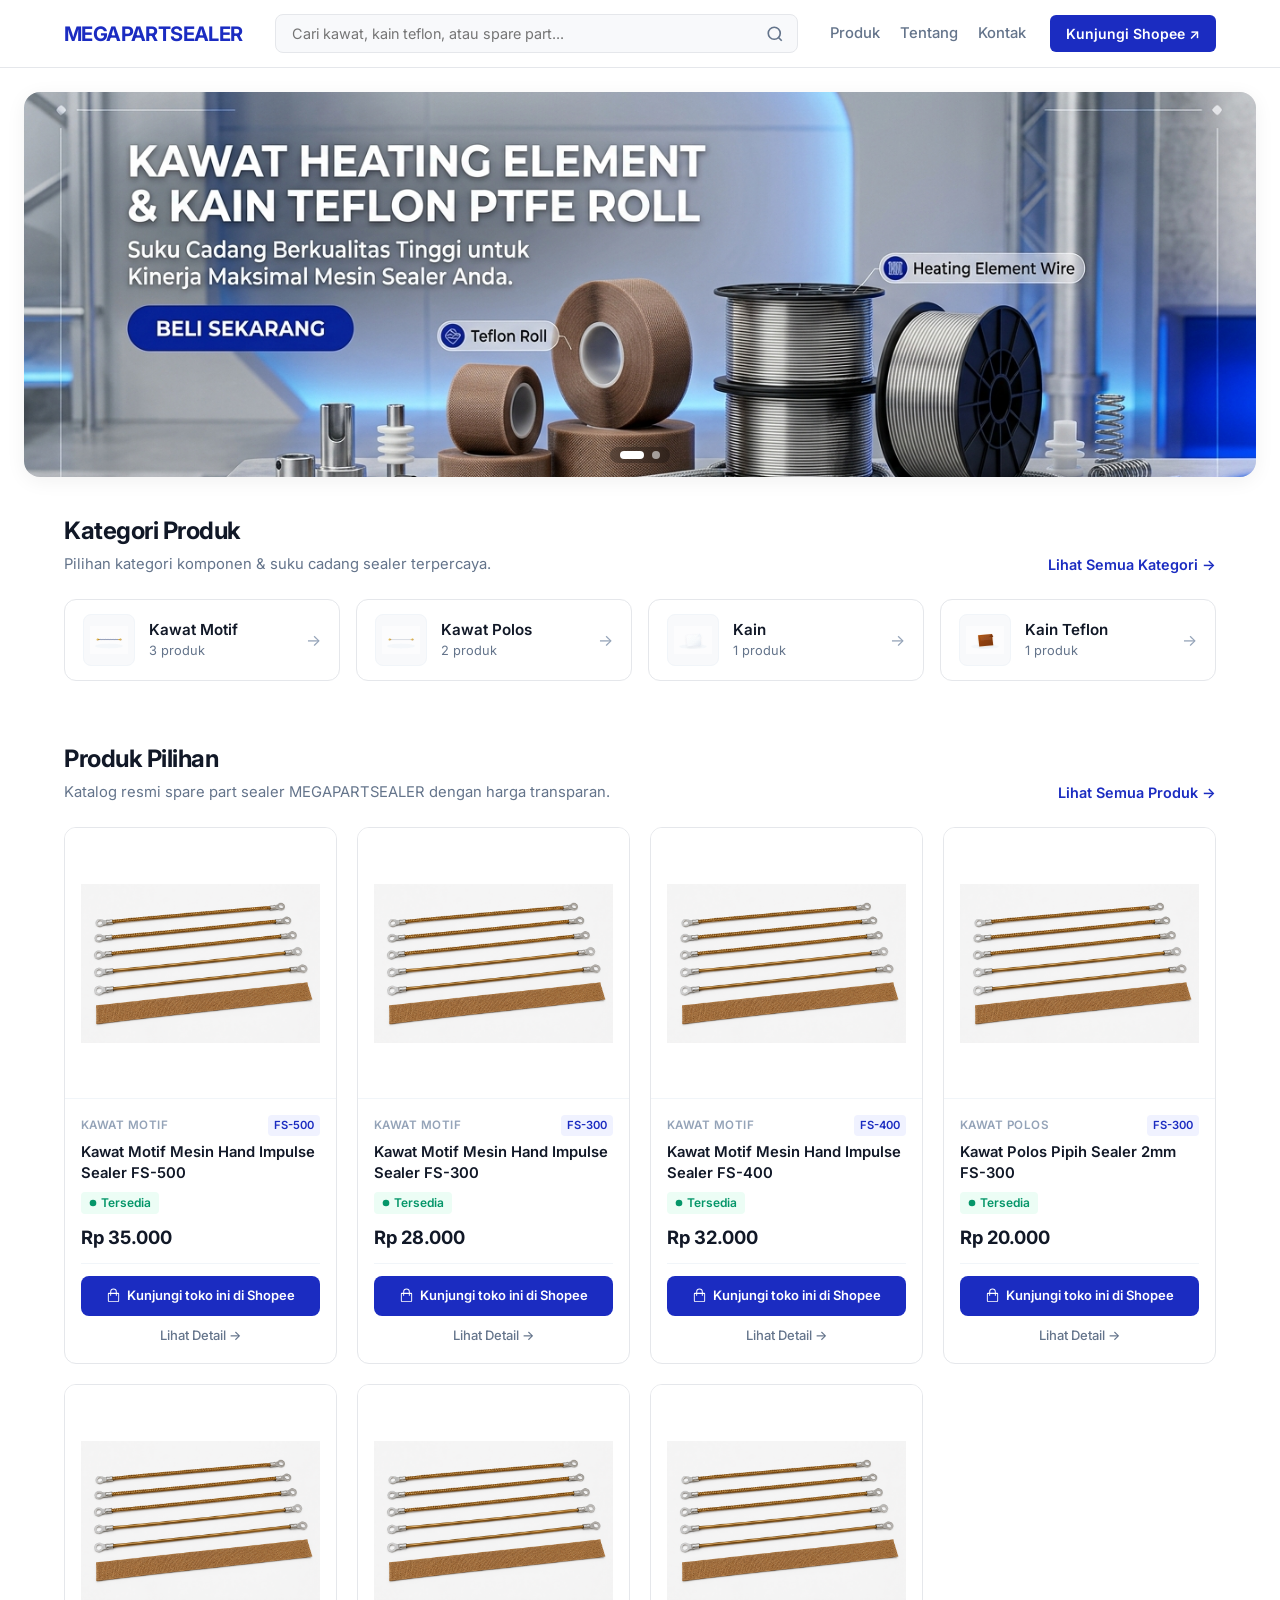
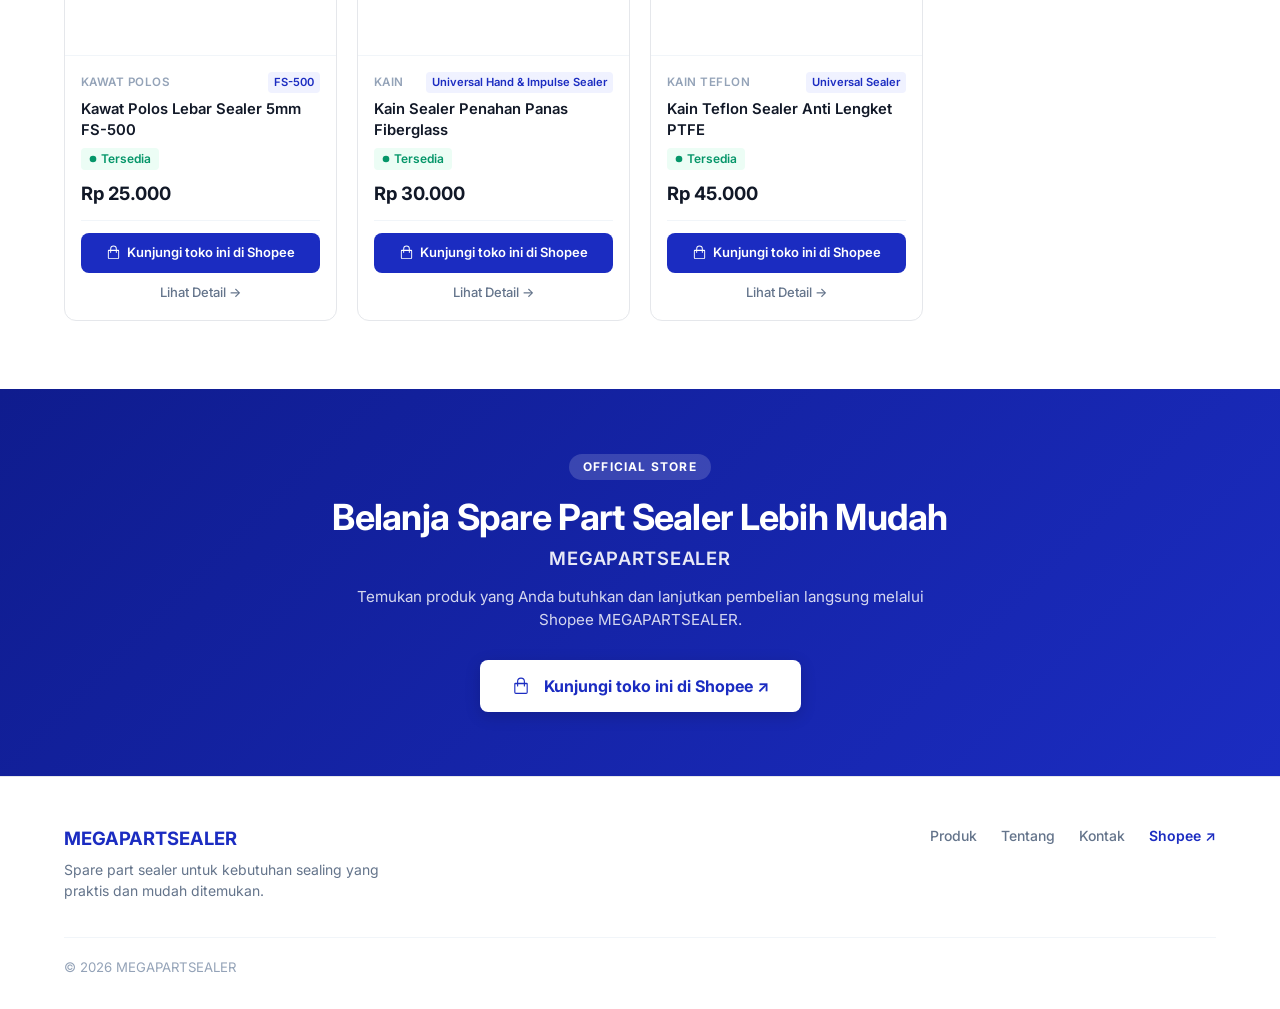
==== commit fc37156b: "update" ====
--- a/index.html
+++ b/index.html
@@ -48,38 +48,9 @@
     </div>
   </header>
 
-  <!-- Compact Hero / Search Area -->
-  <section class="hero-compact">
-    <div class="container hero-compact-content">
-      <h1 class="hero-compact-title">
-        Cari Spare Part Sealer yang Anda Butuhkan
-      </h1>
-      <p class="hero-compact-desc">
-        Lihat produk, harga, dan spesifikasi suku cadang sealer sebelum melakukan pembelian melalui Shopee.
-      </p>
-
-      <!-- Hero Search Form -->
-      <form class="hero-search-box" action="products.html" method="GET">
-        <input type="text" name="q" class="hero-search-input" placeholder="Cari kawat, kain teflon, atau tipe mesin (misal: FS-500)..." autocomplete="off">
-        <button type="submit" class="hero-search-btn">Cari</button>
-      </form>
-
-      <!-- Quick Category Chips -->
-      <div class="quick-category-chips">
-        <span style="font-size: 0.8rem; color: var(--text-light); margin-right: 4px;">Pencarian populer:</span>
-        <a href="products.html?cat=Kawat+Motif" class="quick-chip">Kawat Motif</a>
-        <a href="products.html?cat=Kawat+Polos" class="quick-chip">Kawat Polos</a>
-        <a href="products.html?cat=Kain" class="quick-chip">Kain</a>
-        <a href="products.html?cat=Kain+Teflon" class="quick-chip">Kain Teflon</a>
-        <a href="products.html?q=FS-500" class="quick-chip">FS-500</a>
-        <a href="products.html?q=FS-300" class="quick-chip">FS-300</a>
-      </div>
-    </div>
-  </section>
-
-  <!-- Promo Hero Carousel Section -->
+  <!-- Promo / Catalog Banner Section (Visual Utama Homepage) -->
   <section class="promo-carousel-section">
-    <div class="container">
+    <div class="container-banner">
       <div class="promo-carousel-wrapper" id="homepageCarousel">
         <div class="promo-carousel-track">
           <!-- Slide 1: Main Promo Banner -->
@@ -113,7 +84,7 @@
   </section>
 
   <!-- Category Section (4 Categories - Tokopedia Style) -->
-  <section class="section-spacing" style="padding-top: 8px;">
+  <section class="section-spacing section-categories">
     <div class="container">
       <div class="section-header-flex">
         <div>
@@ -174,7 +145,7 @@
   </section>
 
   <!-- Product Section (Marketplace Product Grid) -->
-  <section class="section-spacing" style="padding-top: 12px;">
+  <section class="section-spacing section-products">
     <div class="container">
       <div class="section-header-flex">
         <div>
@@ -188,42 +159,6 @@
 
       <div class="product-grid" id="homepageProductsGrid">
         <!-- Rendered dynamically via js/products.js -->
-      </div>
-    </div>
-  </section>
-
-  <!-- Why MEGAPARTSEALER Section (Trust & Value Prop) -->
-  <section class="section-spacing why-section">
-    <div class="container">
-      <div class="section-header" style="text-align: center; max-width: 600px; margin: 0 auto 36px auto;">
-        <h2 class="section-title">Kenapa MEGAPARTSEALER?</h2>
-        <p class="section-subtitle">Solusi terpercaya pengadaan suku cadang mesin press & impulse sealer Anda.</p>
-      </div>
-
-      <div class="why-grid">
-        <div class="why-item">
-          <div class="why-icon-box">
-            <svg width="22" height="22" viewBox="0 0 24 24" fill="none" stroke="currentColor" stroke-width="2"><circle cx="12" cy="12" r="10"/><path d="M16 8h-6a2 2 0 100 4h4a2 2 0 110 4H8"/><path d="M12 6v2m0 8v2"/></svg>
-          </div>
-          <h3>Harga Transparan</h3>
-          <p>Informasi harga produk dan spesifikasi dapat dilihat langsung melalui website tanpa biaya tersembunyi.</p>
-        </div>
-
-        <div class="why-item">
-          <div class="why-icon-box">
-            <svg width="22" height="22" viewBox="0 0 24 24" fill="none" stroke="currentColor" stroke-width="2"><path d="M21 16V8a2 2 0 00-1-1.73l-7-4a2 2 0 00-2 0l-7 4A2 2 0 003 8v8a2 2 0 001 1.73l7 4a2 2 0 002 0l7-4A2 2 0 0021 16z"/><polyline points="3.27 6.96 12 12.01 20.73 6.96"/><line x1="12" y1="22.08" x2="12" y2="12"/></svg>
-          </div>
-          <h3>Produk Spesifik & Presisi</h3>
-          <p>Fokus pada komponen sealer berstandar industri dengan kepastian ukuran untuk seri FS-300, FS-400, dan FS-500.</p>
-        </div>
-
-        <div class="why-item">
-          <div class="why-icon-box">
-            <svg width="22" height="22" viewBox="0 0 24 24" fill="none" stroke="currentColor" stroke-width="2"><path d="M6 2L3 6v14a2 2 0 002 2h14a2 2 0 002-2V6l-3-4z"/><line x1="3" y1="6" x2="21" y2="6"/><path d="M16 10a4 4 0 01-8 0"/></svg>
-          </div>
-          <h3>Mudah & Aman Dibeli</h3>
-          <p>Setelah menemukan suku cadang yang tepat, transaksi pembelian dilanjutkan dengan aman melalui official store Shopee.</p>
-        </div>
       </div>
     </div>
   </section>
--- a/css/style.css
+++ b/css/style.css
@@ -13,15 +13,15 @@
   --primary-blue-subtle: #F0F2FF;
   
   --bg-white: #FFFFFF;
-  --bg-subtle: #F9FAFB;
+  --bg-subtle: #F8F9FB;
   --bg-card: #FFFFFF;
 
-  --text-main: #111111;
-  --text-muted: #6B7280;
-  --text-light: #9CA3AF;
+  --text-main: #111827;
+  --text-muted: #64748B;
+  --text-light: #94A3B8;
   --text-white: #FFFFFF;
 
-  --border-subtle: #F3F4F6;
+  --border-subtle: #F1F5F9;
   --border-light: #E5E7EB;
 
   --badge-green: #059669;
@@ -32,10 +32,11 @@
 
   /* Layout & Spacing */
   --container-max: 1200px;
-  --header-height: 72px;
+  --container-banner-max: 1540px;
+  --header-height: 68px;
   --transition: all 0.2s cubic-bezier(0.16, 1, 0.3, 1);
   --shadow-sm: 0 1px 3px 0 rgba(0, 0, 0, 0.05);
-  --shadow-hover: 0 8px 16px -4px rgba(0, 0, 0, 0.06);
+  --shadow-hover: 0 8px 16px -4px rgba(0, 0, 0, 0.08);
 }
 
 /* CSS Reset */
@@ -88,13 +89,32 @@
   padding-right: 24px;
 }
 
+.container-banner {
+  width: 100%;
+  max-width: var(--container-banner-max);
+  margin-left: auto;
+  margin-right: auto;
+  padding-left: 24px;
+  padding-right: 24px;
+}
+
 .section-spacing {
-  padding-top: 56px;
-  padding-bottom: 56px;
+  padding-top: 24px;
+  padding-bottom: 36px;
+}
+
+.section-categories {
+  padding-top: 12px;
+  padding-bottom: 24px;
+}
+
+.section-products {
+  padding-top: 12px;
+  padding-bottom: 48px;
 }
 
 .section-header {
-  margin-bottom: 32px;
+  margin-bottom: 28px;
 }
 
 .section-title {
@@ -102,11 +122,11 @@
   font-weight: 700;
   color: var(--text-main);
   letter-spacing: -0.02em;
-  margin-bottom: 6px;
+  margin-bottom: 4px;
 }
 
 .section-subtitle {
-  font-size: 0.95rem;
+  font-size: 0.925rem;
   color: var(--text-muted);
 }
 
@@ -240,118 +260,23 @@
 }
 
 /* ==========================================================================
-   COMPACT HERO & SEARCH AREA
-   ========================================================================== */
-.hero-compact {
-  background-color: var(--bg-subtle);
-  border-bottom: 1px solid var(--border-subtle);
-  padding: 32px 0 28px 0;
-  text-align: center;
-}
-
-.hero-compact-content {
-  max-width: 680px;
-  margin: 0 auto;
-}
-
-.hero-compact-title {
-  font-size: 1.75rem;
-  font-weight: 700;
-  color: var(--text-main);
-  letter-spacing: -0.02em;
-  line-height: 1.25;
-  margin-bottom: 6px;
-}
-
-.hero-compact-desc {
-  font-size: 0.925rem;
-  color: var(--text-muted);
-  line-height: 1.5;
-  margin-bottom: 18px;
-}
-
-.hero-search-box {
-  display: flex;
-  gap: 8px;
-  max-width: 580px;
-  margin: 0 auto 16px auto;
-}
-
-.hero-search-input {
-  flex-grow: 1;
-  padding: 12px 18px;
-  border: 1px solid var(--border-light);
-  border-radius: 8px;
-  background-color: #ffffff;
-  font-size: 0.925rem;
-  outline: none;
-  transition: var(--transition);
-}
-
-.hero-search-input:focus {
-  border-color: var(--primary-blue);
-  box-shadow: 0 0 0 3px var(--primary-blue-subtle);
-}
-
-.hero-search-btn {
-  padding: 12px 26px;
-  background-color: var(--primary-blue);
-  color: var(--text-white);
-  border: none;
-  border-radius: 8px;
-  font-size: 0.925rem;
-  font-weight: 600;
-  cursor: pointer;
-  transition: var(--transition);
-}
-
-.hero-search-btn:hover {
-  background-color: var(--primary-blue-hover);
-}
-
-.quick-category-chips {
-  display: flex;
-  align-items: center;
-  justify-content: center;
-  gap: 8px;
-  flex-wrap: wrap;
-}
-
-.quick-chip {
-  padding: 5px 13px;
-  background-color: #ffffff;
-  border: 1px solid var(--border-light);
-  border-radius: 999px;
-  font-size: 0.8rem;
-  font-weight: 500;
-  color: var(--text-muted);
-  cursor: pointer;
-  transition: var(--transition);
-}
-
-.quick-chip:hover {
-  border-color: var(--primary-blue);
-  color: var(--primary-blue);
-}
-
-/* ==========================================================================
    MARKETPLACE PROMO CAROUSEL (HERO BANNER)
    ========================================================================== */
 .promo-carousel-section {
-  padding-top: 28px;
-  padding-bottom: 36px;
+  padding-top: 24px;
+  padding-bottom: 24px;
 }
 
 .promo-carousel-wrapper {
   position: relative;
   width: 100%;
-  max-width: 1200px;
+  max-width: var(--container-banner-max);
   margin: 0 auto;
   border-radius: 16px;
   overflow: hidden;
   box-shadow: 0 4px 20px rgba(0, 0, 0, 0.06);
   background-color: #f3f4f8;
-  aspect-ratio: 2.7 / 1;
+  aspect-ratio: 3.2 / 1;
 }
 
 .promo-carousel-track {
--- a/css/responsive.css
+++ b/css/responsive.css
@@ -3,7 +3,6 @@
    Desktop: 4 columns | Tablet: 3 columns | Mobile: 2 columns
    ========================================================================== */
 
-/* Laptop / Small Desktop (< 1080px) */
 /* Laptop / Small Desktop (< 1080px) */
 @media (max-width: 1080px) {
   .product-grid {
@@ -57,12 +56,12 @@
   }
 
   .promo-carousel-section {
-    padding-top: 20px;
-    padding-bottom: 24px;
+    padding-top: 16px;
+    padding-bottom: 16px;
   }
 
   .promo-carousel-wrapper {
-    aspect-ratio: 2.2 / 1;
+    aspect-ratio: 2.4 / 1;
     border-radius: 12px;
   }
 
@@ -74,7 +73,7 @@
 
   .product-grid {
     grid-template-columns: repeat(3, 1fr);
-    gap: 16px;
+    gap: 14px;
   }
 
   .why-grid {
@@ -90,43 +89,31 @@
 
 /* Mobile Screens (< 640px) */
 @media (max-width: 640px) {
-  .container {
+  .container,
+  .container-banner {
     padding-left: 16px;
     padding-right: 16px;
   }
 
   .section-spacing {
-    padding-top: 32px;
+    padding-top: 20px;
+    padding-bottom: 24px;
+  }
+
+  .section-categories {
+    padding-top: 10px;
+    padding-bottom: 16px;
+  }
+
+  .section-products {
+    padding-top: 10px;
     padding-bottom: 32px;
-  }
-
-  .hero-compact {
-    padding: 24px 0 20px 0;
-  }
-
-  .hero-compact-title {
-    font-size: 1.35rem;
-  }
-
-  .hero-compact-desc {
-    font-size: 0.85rem;
-    margin-bottom: 14px;
-  }
-
-  .hero-search-box {
-    flex-direction: column;
-    gap: 8px;
-  }
-
-  .hero-search-btn {
-    width: 100%;
-    padding: 11px;
   }
 
   /* Promo Carousel on Mobile */
   .promo-carousel-section {
-    padding-top: 16px;
-    padding-bottom: 20px;
+    padding-top: 12px;
+    padding-bottom: 12px;
   }
 
   .promo-carousel-wrapper {
